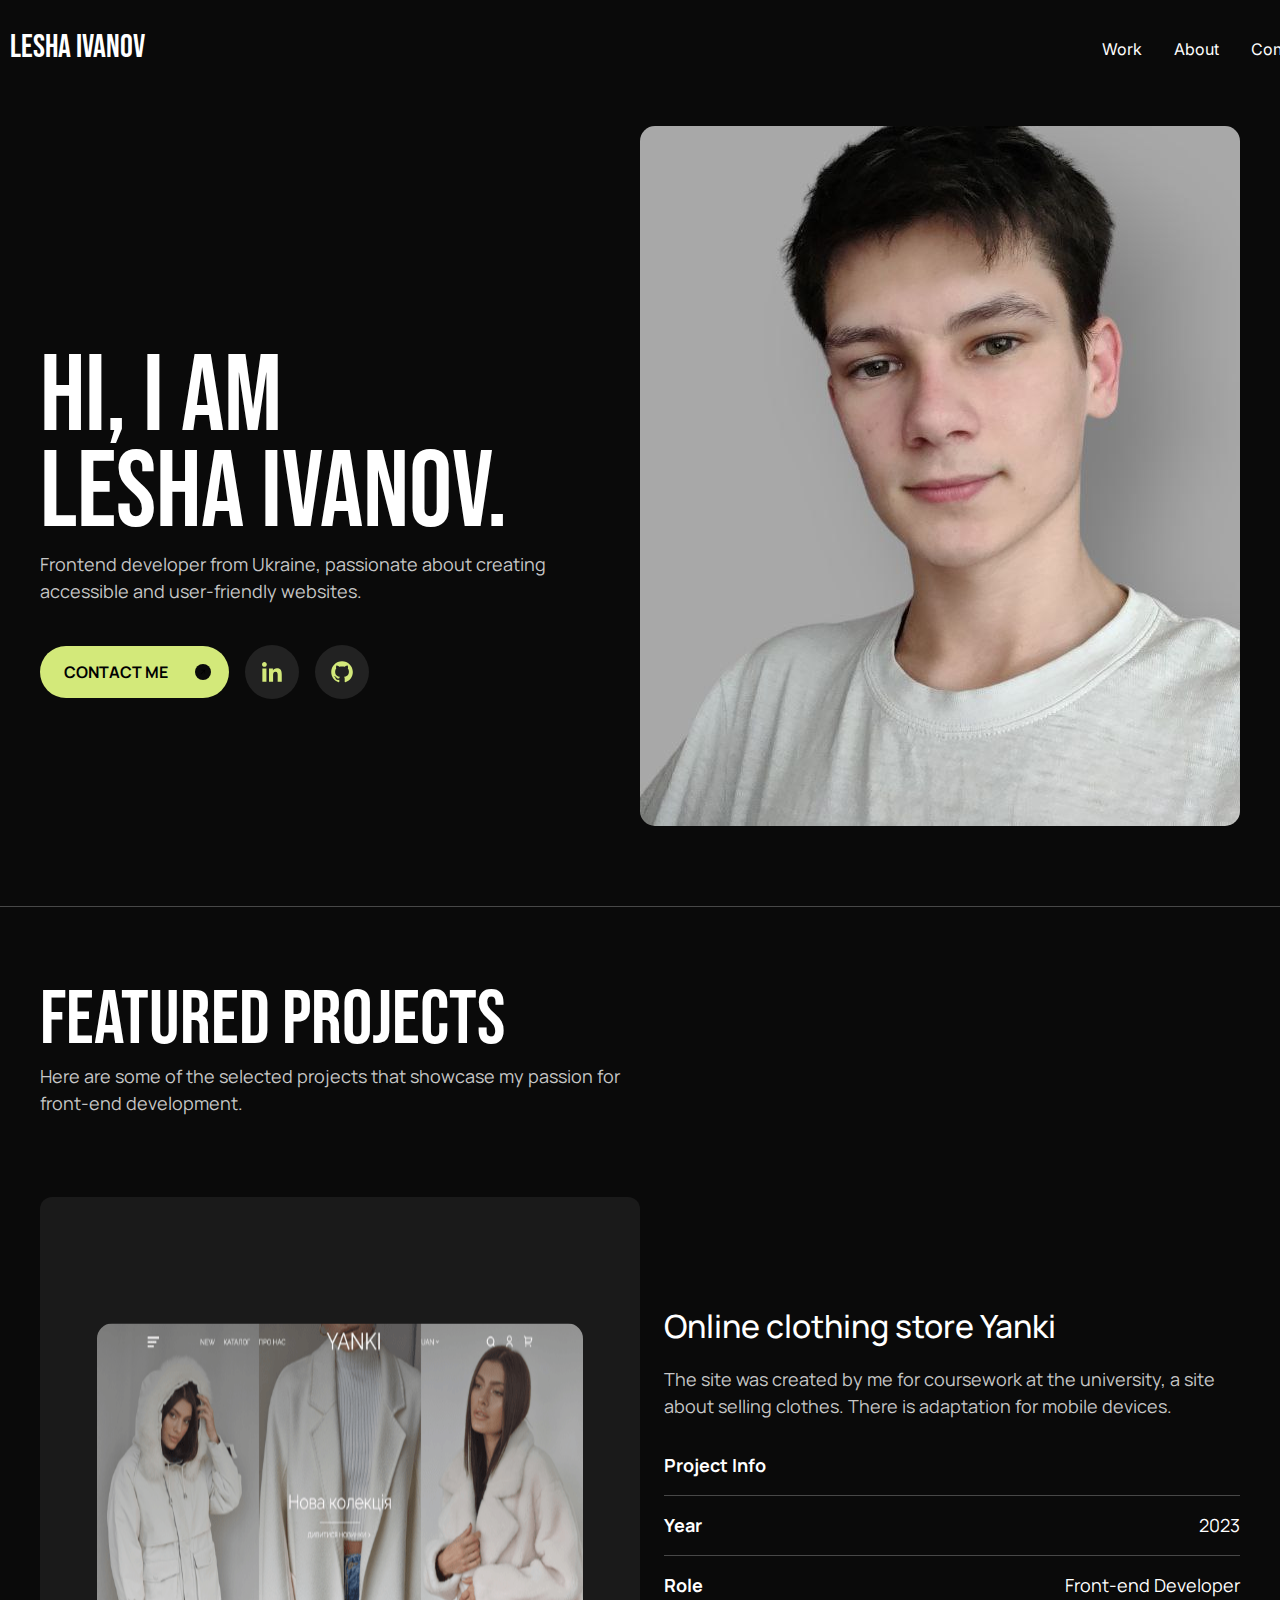
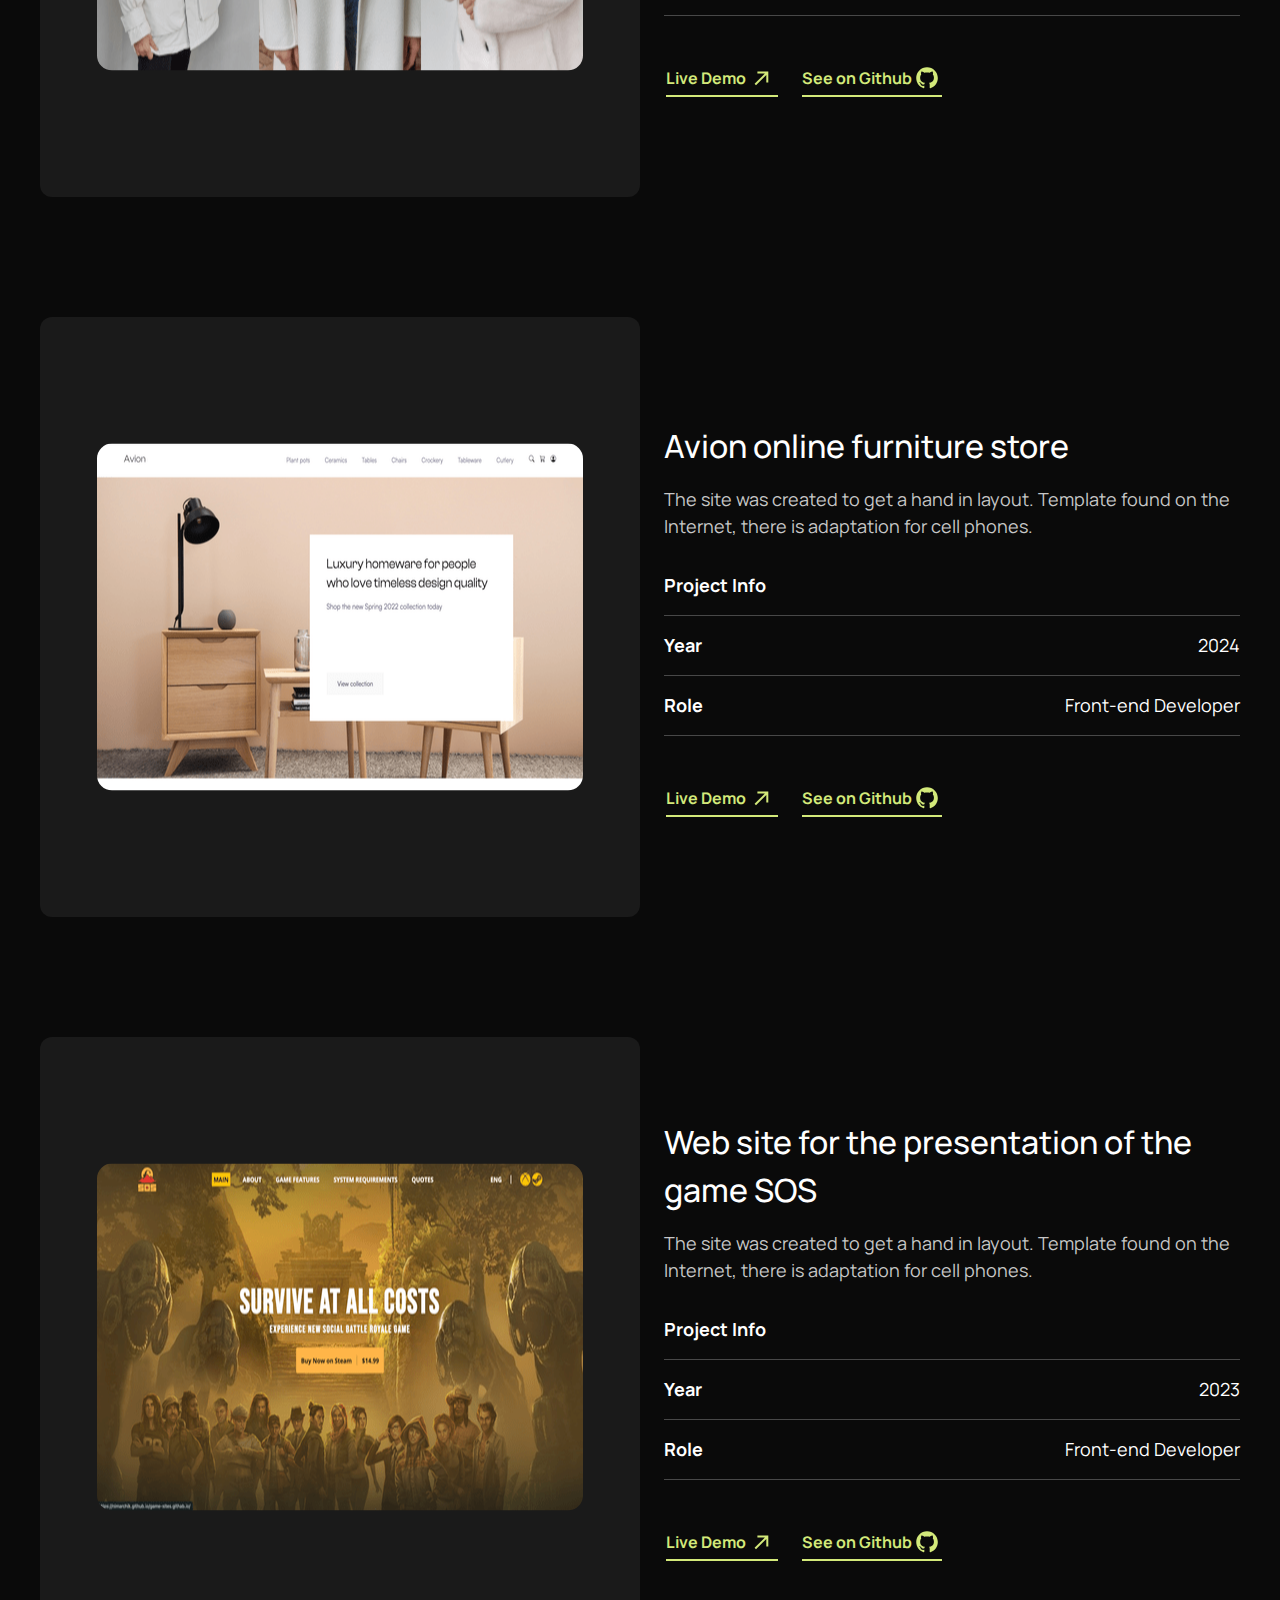
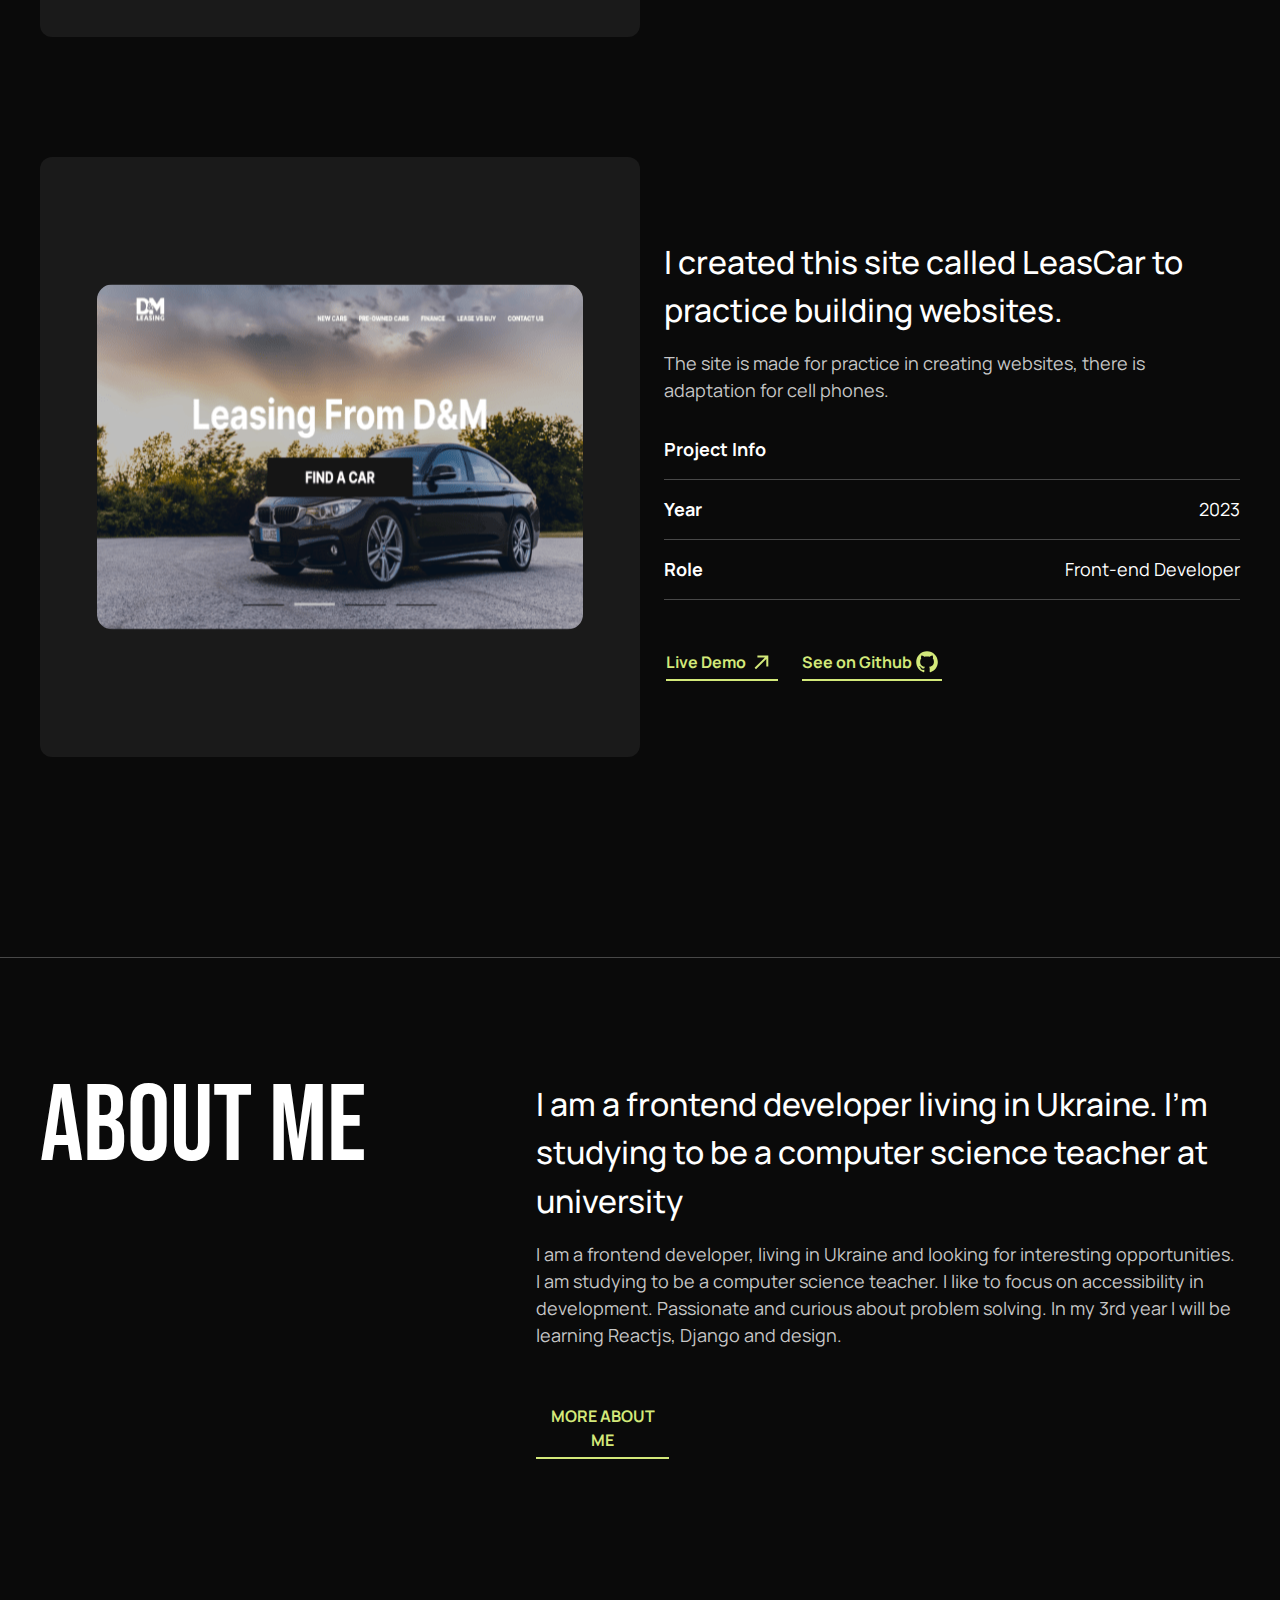
==== index.html @ 97bd92c5 "fixed photo" ====
<!DOCTYPE html>
<html lang="en">
	<head>
		<meta charset="UTF-8" />
		<meta name="viewport" content="width=device-width, initial-scale=1.0" />
		<title>Lesha Ivanov</title>

		<link rel="stylesheet" href="scss/style.css" />

		<script src="js/main.js" defer></script>
	</head>

	<body>
		<div class="wrapper">
			<header class="header">
				<div class="container container__header">
					<nav class="nav">
						<a href="#" class="nav__logo">Lesha Ivanov</a>
						<button class="nav__menu-btn">
							<span class="nav__menu-span"></span>
							<span class="nav__menu-span"></span>
						</button>
						<div class="nav__menu-content">
							<ul class="nav__list">
								<li class="nav__list-item">
									<a href="#work" class="nav__list-link">Work</a>
								</li>
								<li class="nav__list-item">
									<a href="#about" class="nav__list-link">About</a>
								</li>
								<li class="nav__list-item">
									<a href="#" class="nav__list-link">Contact</a>
								</li>
							</ul>
						</div>
					</nav>
				</div>
			</header>

			<main class="main">
				<section class="top">
					<div class="container">
						<div class="top__content">
							<div class="top__content-group">
								<h1 class="top__content-group-title">
									hi, i am <br />Lesha Ivanov.
								</h1>
								<p class="top__content-group-descript">
									Frontend developer from Ukraine, passionate about creating
									accessible and user-friendly websites.
								</p>

								<div class="top__content-group-links">
									<a href="#" class="top__content-group-link"
										>Contact Me
										<svg
											width="40"
											height="40"
											viewBox="0 0 40 40"
											fill="none"
											xmlns="http://www.w3.org/2000/svg"
											class="top__content-group-link-arrow"
										>
											<circle cx="20" cy="20" r="20" fill="#0A0A0A" />
											<g clip-path="url(#clip0_2213_38)">
												<path
													class="fills"
													d="M14.9914 26.0146L23.5863 17.4197L23.5863 23.6576L25.2527 23.6576L25.2527 14.5748L16.1699 14.5748L16.1699 16.2412L22.4077 16.2412L13.8129 24.8361L14.9914 26.0146Z"
													fill="white"
												/>
											</g>
											<defs>
												<clipPath id="clip0_2213_38">
													<rect
														width="20"
														height="20"
														fill="white"
														transform="translate(10 10)"
													/>
												</clipPath>
											</defs>
										</svg>
									</a>

									<a
										href="https://www.linkedin.com/in/lesha-ivanov-021a932b4/"
										class="top__content-group-svg"
									>
										<svg
											width="54"
											height="54"
											viewBox="0 0 54 54"
											fill="none"
											xmlns="http://www.w3.org/2000/svg"
										>
											<rect width="54" height="54" rx="27" fill="#222222" />
											<path
												d="M19.3983 21.7968C20.7073 21.7968 21.7686 20.7356 21.7686 19.4265C21.7686 18.1174 20.7073 17.0562 19.3983 17.0562C18.0892 17.0562 17.0279 18.1174 17.0279 19.4265C17.0279 20.7356 18.0892 21.7968 19.3983 21.7968Z"
												fill="#D3E97A"
											/>
											<path
												d="M24.0068 23.5928V36.7434H28.0898V30.2402C28.0898 28.5242 28.4127 26.8623 30.5403 26.8623C32.6388 26.8623 32.6648 28.8242 32.6648 30.3485V36.7445H36.75V29.5327C36.75 25.9902 35.9873 23.2678 31.8468 23.2678C29.8589 23.2678 28.5264 24.3587 27.9815 25.3912H27.9263V23.5928H24.0068ZM17.3529 23.5928H21.4425V36.7434H17.3529V23.5928Z"
												fill="#D3E97A"
											/>
										</svg>
									</a>
									<a
										href="https://github.com/Nimarchik"
										class="top__content-group-svg"
									>
										<svg
											width="54"
											height="54"
											viewBox="0 0 54 54"
											fill="none"
											xmlns="http://www.w3.org/2000/svg"
										>
											<rect width="54" height="54" rx="27" fill="#222222" />
											<path
												fill-rule="evenodd"
												clip-rule="evenodd"
												d="M27.0282 16.1667C21.0601 16.1667 16.223 21.0038 16.223 26.9719C16.223 31.7451 19.3181 35.7957 23.6124 37.2257C24.153 37.3232 24.348 36.9906 24.348 36.7046C24.348 36.4478 24.3393 35.7675 24.3361 34.8673C21.3298 35.5194 20.695 33.4178 20.695 33.4178C20.2053 32.1698 19.4957 31.8372 19.4957 31.8372C18.5153 31.1666 19.5705 31.1818 19.5705 31.1818C20.656 31.2576 21.2248 32.2954 21.2248 32.2954C22.1889 33.9464 23.7554 33.4698 24.3686 33.1935C24.4672 32.4948 24.7488 32.0181 25.0565 31.7483C22.658 31.4764 20.136 30.5491 20.136 26.4075C20.136 25.2299 20.5574 24.2636 21.2453 23.5096C21.1359 23.2355 20.7622 22.1359 21.3526 20.6496C21.3526 20.6496 22.2593 20.3582 24.3231 21.7557C25.2045 21.5159 26.1137 21.3935 27.0271 21.3917C27.9405 21.3931 28.8498 21.5155 29.7311 21.7557C31.7959 20.3571 32.7016 20.6496 32.7016 20.6496C33.292 22.1359 32.9215 23.2355 32.8088 23.5096C33.5022 24.2636 33.9182 25.2288 33.9182 26.4075C33.9182 30.5599 31.394 31.4721 28.9868 31.7397C29.3714 32.0733 29.7181 32.732 29.7181 33.7395C29.7181 35.1847 29.7051 36.3503 29.7051 36.7046C29.7051 36.9938 29.8979 37.3297 30.4493 37.2235C34.7415 35.7913 37.8333 31.744 37.8333 26.9719C37.8333 21.0038 32.9963 16.1667 27.0282 16.1667Z"
												fill="#D3E97A"
											/>
										</svg>
									</a>
								</div>
							</div>
							<img src="img/myPhoto.jpeg" alt="" class="top__content-img" />
						</div>
					</div>
				</section>

				<section class="project" id="work">
					<div class="container">
						<h2 class="project__title">Featured Projects</h2>
						<p class="project__descript">
							Here are some of the selected projects that showcase my passion
							for front-end development.
						</p>
						<div class="project__carts">
							<!-- <div class="project__card">
								<div class="project__card-block">
									<img src="img/yanki.png" alt="" class="project__card-img" />
								</div>
								<div class="project__card-content">
									<h3 class="project__card-title">
										Promotional landing page for our favorite show
									</h3>
									<p class="project__card-descript">
										Teamed up with a designer to breathe life into a promotional
										webpage for our beloved show, Adventure Time. Delivered a
										fully responsive design with dynamic content capabilities,
										seamlessly integrating a newsletter feature to keep fans
										updated with the latest adventures.
									</p>
									<ul class="project__card-list">
										<li class="project__card-item-title">
											<h4 class="project__card-list-titles">Project Info</h4>
										</li>
										<li class="project__card-item">
											<h4 class="project__card-list-title">Year</h4>
											<p class="project__card-list-text">2023</p>
										</li>
										<li class="project__card-item">
											<h4 class="project__card-list-title">Role</h4>
											<p class="project__card-list-text">Front-end Developer</p>
										</li>
									</ul>
									<div class="project__card-links">
										<a href="" class="project__card-link"
											>Live Demo
											<svg
												class="project__card-link-svg"
												width="24"
												height="24"
												viewBox="0 0 24 24"
												fill="none"
												xmlns="http://www.w3.org/2000/svg"
											>
												<g clip-path="url(#clip0_7_108)">
													<path
														d="M5.9897 19.2176L16.3036 8.90369V16.3891L18.3033 16.3891L18.3033 5.48978L7.40391 5.48978L7.40391 7.48948L14.8893 7.48948L4.57549 17.8033L5.9897 19.2176Z"
														fill="inherit"
													/>
												</g>
												<defs>
													<clipPath id="clip0_7_108">
														<rect width="24" height="24" fill="white" />
													</clipPath>
												</defs>
											</svg>
										</a>
										<a href="" class="project__card-link"
											>See on Github
											<svg
												class="project__card-link-svg"
												width="22"
												height="22"
												viewBox="0 0 22 22"
												fill="none"
												xmlns="http://www.w3.org/2000/svg"
											>
												<path
													fill-rule="evenodd"
													clip-rule="evenodd"
													d="M11.0282 0.166748C5.06011 0.166748 0.223022 5.00383 0.223022 10.9719C0.223022 15.7451 3.31811 19.7957 7.61244 21.2257C8.15302 21.3232 8.34802 20.9906 8.34802 20.7046C8.34802 20.4478 8.33936 19.7675 8.33611 18.8673C5.32986 19.5194 4.69502 17.4178 4.69502 17.4178C4.20536 16.1698 3.49577 15.8372 3.49577 15.8372C2.51536 15.1666 3.57052 15.1818 3.57052 15.1818C4.65602 15.2576 5.22477 16.2954 5.22477 16.2954C6.18894 17.9464 7.75544 17.4698 8.36861 17.1935C8.46719 16.4948 8.74886 16.0181 9.05652 15.7483C6.65802 15.4764 4.13602 14.5491 4.13602 10.4075C4.13602 9.22992 4.55744 8.26358 5.24536 7.50958C5.13594 7.2355 4.76219 6.13592 5.35261 4.64958C5.35261 4.64958 6.25936 4.35817 8.32311 5.75567C9.2045 5.51589 10.1137 5.3935 11.0271 5.39167C11.9406 5.39315 12.8498 5.51554 13.7311 5.75567C15.7959 4.35708 16.7016 4.64958 16.7016 4.64958C17.292 6.13592 16.9215 7.2355 16.8089 7.50958C17.5022 8.26358 17.9182 9.22883 17.9182 10.4075C17.9182 14.5599 15.394 15.4721 12.9869 15.7397C13.3714 16.0733 13.7181 16.732 13.7181 17.7395C13.7181 19.1847 13.7051 20.3503 13.7051 20.7046C13.7051 20.9938 13.8979 21.3297 14.4494 21.2235C18.7415 19.7913 21.8334 15.744 21.8334 10.9719C21.8334 5.00383 16.9963 0.166748 11.0282 0.166748Z"
													fill="inherit"
												/>
											</svg>
										</a>
									</div>
								</div>
							</div> -->
						</div>
					</div>
				</section>

				<section class="about" id="about">
					<div class="container">
						<div class="about__group">
							<h3 class="about__title">About me</h3>
							<div class="abou__content">
								<h4 class="about__content-title">
									I am a frontend developer living in Ukraine. I'm studying to
									be a computer science teacher at university
								</h4>
								<p class="about__content-descript">
									I am a frontend developer, living in Ukraine and looking for
									interesting opportunities. I am studying to be a computer
									science teacher. I like to focus on accessibility in
									development. Passionate and curious about problem solving. In
									my 3rd year I will be learning Reactjs, Django and design.
								</p>

								<a
									href="html/about.html"
									class="about__content-link project__card-link"
									>More about me</a
								>
							</div>
						</div>
					</div>
				</section>
			</main>

			<footer class="footer"></footer>
		</div>
	</body>
</html>
---- scss/style.css ----
@import url("https://fonts.googleapis.com/css2?family=Bebas+Neue&family=Inter:wght@100..900&family=Manrope:wght@200..800&family=Roboto:wght@100;300;400;500;700;900&display=swap");
/*! normalize.css v8.0.1 | MIT License | github.com/necolas/normalize.css */
/* Document
   ========================================================================== */
/**
 * 1. Correct the line height in all browsers.
 * 2. Prevent adjustments of font size after orientation changes in iOS.
 */
* {
  margin: 0;
  padding: 0;
}

html {
  line-height: 1.15; /* 1 */
  -webkit-text-size-adjust: 100%; /* 2 */
}

/* Sections
   ========================================================================== */
/**
 * Remove the margin in all browsers.
 */
body {
  margin: 0;
  padding: 0;
}

/**
 * Render the `main` element consistently in IE.
 */
main {
  display: block;
}

/**
 * Correct the font size and margin on `h1` elements within `section` and
 * `article` contexts in Chrome, Firefox, and Safari.
 */
h1 {
  margin: 0;
  padding: 0;
}

/* Grouping content
   ========================================================================== */
/**
 * 1. Add the correct box sizing in Firefox.
 * 2. Show the overflow in Edge and IE.
 */
hr {
  box-sizing: content-box; /* 1 */
  height: 0; /* 1 */
  overflow: visible; /* 2 */
}

/**
 * 1. Correct the inheritance and scaling of font size in all browsers.
 * 2. Correct the odd `em` font sizing in all browsers.
 */
pre {
  font-family: monospace, monospace; /* 1 */
  font-size: 1em; /* 2 */
}

/* Text-level semantics
   ========================================================================== */
/**
 * Remove the gray background on active links in IE 10.
 */
a {
  text-decoration: none;
  background-color: transparent;
  color: inherit;
}

ul, ol {
  list-style: none;
}

/**
 * 1. Remove the bottom border in Chrome 57-
 * 2. Add the correct text decoration in Chrome, Edge, IE, Opera, and Safari.
 */
abbr[title] {
  border-bottom: none; /* 1 */
  text-decoration: underline; /* 2 */
  -webkit-text-decoration: underline dotted;
          text-decoration: underline dotted; /* 2 */
}

/**
 * Add the correct font weight in Chrome, Edge, and Safari.
 */
b,
strong {
  font-weight: bolder;
}

/**
 * 1. Correct the inheritance and scaling of font size in all browsers.
 * 2. Correct the odd `em` font sizing in all browsers.
 */
code,
kbd,
samp {
  font-family: monospace, monospace; /* 1 */
  font-size: 1em; /* 2 */
}

/**
 * Add the correct font size in all browsers.
 */
small {
  font-size: 80%;
}

/**
 * Prevent `sub` and `sup` elements from affecting the line height in
 * all browsers.
 */
sub,
sup {
  font-size: 75%;
  line-height: 0;
  position: relative;
  vertical-align: baseline;
}

sub {
  bottom: -0.25em;
}

sup {
  top: -0.5em;
}

/* Embedded content
   ========================================================================== */
/**
 * Remove the border on images inside links in IE 10.
 */
img {
  border-style: none;
}

/* Forms
   ========================================================================== */
/**
 * 1. Change the font styles in all browsers.
 * 2. Remove the margin in Firefox and Safari.
 */
button,
input,
optgroup,
select,
textarea {
  font-family: inherit; /* 1 */
  font-size: 100%; /* 1 */
  line-height: 1.15; /* 1 */
  margin: 0; /* 2 */
}

/**
 * Show the overflow in IE.
 * 1. Show the overflow in Edge.
 */
button,
input { /* 1 */
  overflow: visible;
}

/**
 * Remove the inheritance of text transform in Edge, Firefox, and IE.
 * 1. Remove the inheritance of text transform in Firefox.
 */
button,
select { /* 1 */
  text-transform: none;
}

/**
 * Correct the inability to style clickable types in iOS and Safari.
 */
button,
[type=button],
[type=reset],
[type=submit] {
  -webkit-appearance: button;
}

/**
 * Remove the inner border and padding in Firefox.
 */
button::-moz-focus-inner,
[type=button]::-moz-focus-inner,
[type=reset]::-moz-focus-inner,
[type=submit]::-moz-focus-inner {
  border-style: none;
  padding: 0;
}

/**
 * Restore the focus styles unset by the previous rule.
 */
button:-moz-focusring,
[type=button]:-moz-focusring,
[type=reset]:-moz-focusring,
[type=submit]:-moz-focusring {
  outline: 1px dotted ButtonText;
}

/**
 * Correct the padding in Firefox.
 */
fieldset {
  padding: 0.35em 0.75em 0.625em;
}

/**
 * 1. Correct the text wrapping in Edge and IE.
 * 2. Correct the color inheritance from `fieldset` elements in IE.
 * 3. Remove the padding so developers are not caught out when they zero out
 *    `fieldset` elements in all browsers.
 */
legend {
  box-sizing: border-box; /* 1 */
  color: inherit; /* 2 */
  display: table; /* 1 */
  max-width: 100%; /* 1 */
  padding: 0; /* 3 */
  white-space: normal; /* 1 */
}

/**
 * Add the correct vertical alignment in Chrome, Firefox, and Opera.
 */
progress {
  vertical-align: baseline;
}

/**
 * Remove the default vertical scrollbar in IE 10+.
 */
textarea {
  overflow: auto;
}

/**
 * 1. Add the correct box sizing in IE 10.
 * 2. Remove the padding in IE 10.
 */
[type=checkbox],
[type=radio] {
  box-sizing: border-box; /* 1 */
  padding: 0; /* 2 */
}

/**
 * Correct the cursor style of increment and decrement buttons in Chrome.
 */
[type=number]::-webkit-inner-spin-button,
[type=number]::-webkit-outer-spin-button {
  height: auto;
}

/**
 * 1. Correct the odd appearance in Chrome and Safari.
 * 2. Correct the outline style in Safari.
 */
[type=search] {
  -webkit-appearance: textfield; /* 1 */
  outline-offset: -2px; /* 2 */
}

/**
 * Remove the inner padding in Chrome and Safari on macOS.
 */
[type=search]::-webkit-search-decoration {
  -webkit-appearance: none;
}

/**
 * 1. Correct the inability to style clickable types in iOS and Safari.
 * 2. Change font properties to `inherit` in Safari.
 */
::-webkit-file-upload-button {
  -webkit-appearance: button; /* 1 */
  font: inherit; /* 2 */
}

/* Interactive
   ========================================================================== */
/*
 * Add the correct display in Edge, IE 10+, and Firefox.
 */
details {
  display: block;
}

/*
 * Add the correct display in all browsers.
 */
summary {
  display: list-item;
}

/* Misc
   ========================================================================== */
/**
 * Add the correct display in IE 10+.
 */
template {
  display: none;
}

[hidden] {
  display: none;
}

html,
body {
  width: 100%;
  height: 100%;
  font-family: "Manrope", sans-serif;
  font-weight: 400;
  font-size: 18px;
  line-height: 1.5;
  background-color: #0A0A0A;
  color: #fff;
  scroll-behavior: smooth;
}

.wrapper {
  position: relative;
  display: flex;
  flex-direction: column;
  height: 100%;
}

.container {
  width: 1200px;
  padding: 0 12px;
  margin: 0 auto;
}

.container__header {
  width: 1300px;
  padding: 0 10px;
  margin: 0 auto;
}

.main {
  flex-grow: 1;
}

.footer {
  height: 50px;
  background-color: #000;
}

.header {
  padding: 24px 0;
}

.nav {
  display: flex;
  justify-content: space-between;
  align-items: center;
}

.nav__logo {
  font-family: "Bebas Neue", sans-serif;
  font-size: 32px;
}

.nav__list {
  display: flex;
  gap: 32px;
}

.nav__list-link {
  position: relative;
  font-family: "Inter", sans-serif;
  font-size: 16px;
}
.nav__list-link::before {
  content: "";
  position: absolute;
  right: 0;
  bottom: -3px;
  width: 0;
  height: 3px;
  background: #D3E97A;
  filter: drop-shadow(0 5px 5px #D3E97A);
  border-radius: 2px;
  transition: all 0.4s;
}
.nav__list-link:hover::before {
  width: 100%;
  left: 0;
  transition: all 0.4s;
}

.top {
  padding: 30px 0 80px;
  border-bottom: 1px solid #484848;
}

.top__content {
  display: flex;
  justify-content: space-between;
  align-items: center;
}

.top__content-group {
  width: 544px;
}

.top__content-group-title {
  font-family: "Bebas Neue", sans-serif;
  font-weight: 400;
  font-size: clamp(3.5625rem, 1.6633rem + 6.0773vw, 6.3125rem);
  line-height: 0.9;
  white-space: pre-line;
  margin-bottom: 8px;
}

.top__content-group-descript {
  font-family: "Manrope", sans-serif;
  font-weight: 400;
  font-size: clamp(1rem, 0.9132rem + 0.2778vw, 1rem);
  color: #C7C7C7;
  margin-bottom: 40px;
}

.top__content-group-links {
  display: flex;
  align-items: center;
  gap: 16px;
}

.top__content-group-link {
  display: flex;
  justify-content: space-between;
  align-items: center;
  width: 159px;
  padding: 6px 6px 6px 24px;
  background: #D3E97A;
  border-radius: 100px;
  color: #000;
  text-transform: uppercase;
  font-size: 16px;
  font-weight: 700;
  line-height: 90%;
  transition: all 0.4s;
}
.top__content-group-link:hover .top__content-group-link-arrow {
  transform: scale(1);
  transition: all 0.4s;
}
.top__content-group-link:hover .fills {
  fill: #fff;
  transition: all 0.4s;
}

.top__content-group-svg {
  display: flex;
  align-items: center;
  transition: all 0.3s;
}
.top__content-group-svg:hover {
  filter: drop-shadow(0 0 9px #D3E97A);
  transition: all 0.3s;
}

.top__content-group-link-arrow {
  transform: scale(0.4);
  transition: all 0.4s;
}

.fills {
  fill: #000;
  transition: all 0.4s;
}

.top__content-img {
  border-radius: 15px;
}

.project {
  padding: 80px 0;
  border-bottom: 1px solid #484848;
}

.project__title {
  font-family: "Bebas Neue", sans-serif;
  font-weight: 400;
  font-size: clamp(3.5625rem, 1.6633rem + 6.0773vw, 6.3125rem);
  line-height: 0.9;
  font-size: 76px;
  margin-bottom: 8px;
}

.project__descript {
  font-family: "Manrope", sans-serif;
  font-weight: 400;
  font-size: clamp(1rem, 0.9132rem + 0.2778vw, 1rem);
  color: #C7C7C7;
  width: 600px;
  margin-bottom: 80px;
}

.project__card {
  display: flex;
  justify-content: space-between;
  align-items: center;
  margin-bottom: 120px;
}

.project__card-block {
  position: relative;
  width: 600px;
  height: 600px;
  background: #1A1A1A;
  border-radius: 12px;
}

.project__card-img {
  position: absolute;
  top: 50%;
  left: 50%;
  transform: translate(-50%, -50%);
  border-radius: 15px;
}

.project__card-content {
  width: 576px;
}

.project__card-title {
  font-family: "Manrope", sans-serif;
  font-weight: 500;
  font-size: clamp(1.5rem, 1.1528rem + 1.1111vw, 1.78rem);
  margin-bottom: 16px;
}

.project__card-descript {
  font-family: "Manrope", sans-serif;
  font-weight: 400;
  font-size: clamp(1rem, 0.9132rem + 0.2778vw, 1rem);
  color: #C7C7C7;
  margin-bottom: 32px;
}

.project__card-list {
  margin-bottom: 48px;
}

.project__card-item-title {
  border-bottom: 1px solid #484848;
  padding-bottom: 16px;
}

.project__card-links {
  display: flex;
  gap: 24px;
}

.project__card-item {
  display: flex;
  justify-content: space-between;
  padding: 16px 0;
  border-bottom: 1px solid #484848;
}

.project__card-link {
  position: relative;
  display: flex;
  align-items: center;
  gap: 4px;
  padding: 2px;
  text-align: center;
  font-family: "Manrope", sans-serif;
  font-weight: 700;
  font-size: 16px;
  color: #D3E97A;
  z-index: 1;
  transition: all 0.4s ease-out;
}
.project__card-link::after {
  position: absolute;
  bottom: 0;
  content: "";
  width: 100%;
  height: 0%;
  background-color: #D3E97A;
  z-index: -1;
  transition: all 0.4s ease-out;
}
.project__card-link::before {
  position: absolute;
  content: "";
  bottom: -5px;
  width: 100%;
  height: 2px;
  background: #D3E97A;
}
.project__card-link:hover {
  color: #000;
  transition: all 0.4s ease-out;
}
.project__card-link:hover .project__card-link-svg {
  fill: #000;
  transition: all 0.4s ease-in-out;
}
.project__card-link:hover::after {
  height: 100%;
  transition: all 0.4s ease-out;
}

.project__card-link-svg {
  fill: #D3E97A;
  transition: all 0.5s ease-in;
}

.about__title,
.aboutMe__title {
  font-family: "Bebas Neue", sans-serif;
  font-weight: 400;
  font-size: clamp(3.5625rem, 1.6633rem + 6.0773vw, 6.3125rem);
  line-height: 0.9;
}

.about {
  padding: 122px 0 416px;
  border-bottom: 1px solid #484848;
}

.about__group, .aboutMe__inner, .expirience__inner {
  display: flex;
  justify-content: space-between;
}

.abou__content, .aboutMe__content {
  width: 704px;
}

.about__content-title, .aboutMe__content-title {
  font-family: "Manrope", sans-serif;
  font-weight: 500;
  font-size: clamp(1.5rem, 1.1528rem + 1.1111vw, 1.78rem);
  margin-bottom: 16px;
}

.about__content-descript, .aboutMe__content-text {
  font-family: "Manrope", sans-serif;
  font-weight: 400;
  font-size: clamp(1rem, 0.9132rem + 0.2778vw, 1rem);
  color: #C7C7C7;
  margin-bottom: 53px;
}

.about__content-link {
  justify-content: center;
  width: 129px;
  text-align: center;
  font-size: 16px;
  font-weight: 700;
  text-transform: uppercase;
}

.nav__menu-btn {
  display: none;
}

@media screen and (max-width: 360px) {
  .container {
    width: 90%;
  }
  .nav__menu-btn {
    cursor: pointer;
    display: flex;
    flex-direction: column;
    justify-content: space-evenly;
    gap: 12px;
    width: 44px;
    position: relative;
    background-color: transparent;
    border: none;
    z-index: 3;
  }
  .nav__menu-btn--active {
    transition: all 0.4s;
  }
  .nav__menu-btn--active .nav__menu-span {
    width: 35px;
    transform: rotate(180deg);
    transition: all 0.4s;
  }
  .nav__menu-btn--active .nav__menu-span:nth-child(1) {
    transform: rotate(56deg) translateX(9px);
    transition: all 0.4s;
  }
  .nav__menu-btn--active .nav__menu-span:nth-child(2) {
    transform: rotate(302deg) translateX(8px);
    transition: all 0.4s;
  }
  .nav__menu-span {
    display: block;
    width: 100%;
    background: #C7C7C7;
    height: 2px;
    transition: all 0.4s;
  }
  .nav__menu-content {
    position: absolute;
    top: 0;
    left: 0;
    right: 0;
    bottom: 0;
    transform: translateY(-100%);
    display: flex;
    justify-content: center;
    align-items: center;
    height: 100vh;
    background: #0A0A0A;
    transition: all 0.4s;
  }
  .nav__menu-content--show {
    transform: translateY(0);
    transition: all 0.4s;
  }
  .nav__list {
    flex-direction: column;
  }
  .top {
    padding: 0 0 64px;
  }
  .top__content {
    flex-direction: column;
  }
  .top__content-group {
    width: 100%;
    margin-bottom: 64px;
  }
  .top__content-img {
    width: 100%;
  }
  .project__descript {
    width: 100%;
  }
  .project__card {
    flex-direction: column;
    width: 100%;
  }
  .project__card-block {
    height: 343px;
    width: 100%;
    margin-bottom: 40px;
  }
  .project__card-img {
    width: 80%;
    height: 179px;
  }
  .project__card-content {
    width: 100%;
  }
  .about__group {
    flex-direction: column;
  }
  .about__title {
    margin-bottom: 40px;
  }
  .abou__content {
    width: 100%;
  }
}
.aboutMe {
  padding: 160px 0 80px;
  border-bottom: 1px solid #484848;
}

.aboutMe__content-link {
  width: 215px;
}

.aboutMe__content-links {
  margin-bottom: 120px;
}

.photo__img {
  border-radius: 15px;
  margin-bottom: 40px;
}

.aboutMe__capabilities {
  display: flex;
  justify-content: space-between;
}

.aboutMe__capabilities-title {
  font-size: 76px;
}

.aboutMe__capabilities-content,
.expirience__content {
  width: 600px;
}

.aboutMe__capabilities-text {
  font-family: "Manrope", sans-serif;
  font-weight: 400;
  font-size: clamp(1rem, 0.9132rem + 0.2778vw, 1rem);
  color: #C7C7C7;
  margin-bottom: 32px;
}

.aboutMe__capabilities-list {
  display: flex;
  flex-wrap: wrap;
  justify-content: center;
  gap: 16px;
}

.aboutMe__capabilities-item {
  padding: 20px 40px;
  border: 1px solid #484848;
  border: 2px solid #484848;
  border-radius: 100px;
  transition: all 0.2s;
}
.aboutMe__capabilities-item:hover:nth-child(1) {
  border-color: orange;
  filter: drop-shadow(0 0 5px orange);
  transition: all 0.2s;
}
.aboutMe__capabilities-item:hover:nth-child(2) {
  border-color: blue;
  filter: drop-shadow(0 0 5px blue);
  transition: all 0.2s;
}
.aboutMe__capabilities-item:hover:nth-child(3) {
  border-color: orangered;
  filter: drop-shadow(0 0 5px orangered);
  transition: all 0.2s;
}
.aboutMe__capabilities-item:hover:nth-child(4) {
  border-color: deeppink;
  filter: drop-shadow(0 0 5px deeppink);
  transition: all 0.2s;
}
.aboutMe__capabilities-item:hover:nth-child(5) {
  border-color: red orange violet blue;
  filter: drop-shadow(0 0 5px #fff);
  transition: all 0.2s;
}

.expirience {
  padding: 81px 0 72px;
  border-bottom: 1px solid #484848;
}

.expirience__content-text {
  font-family: "Manrope", sans-serif;
  font-weight: 400;
  font-size: clamp(1rem, 0.9132rem + 0.2778vw, 1rem);
  color: #C7C7C7;
}

.expirience__content-date {
  display: flex;
  justify-content: space-between;
  align-items: center;
  margin-bottom: 16px;
}

.expirience__content-title {
  font-size: 24px;
  font-weight: 500;
}

.expirience__content-text {
  font-size: 18px;
}

.expirience__content-des {
  font-family: "Manrope", sans-serif;
  font-weight: 400;
  font-size: clamp(1rem, 0.9132rem + 0.2778vw, 1rem);
  color: #C7C7C7;
  font-size: 18px;
}/*# sourceMappingURL=style.css.map */
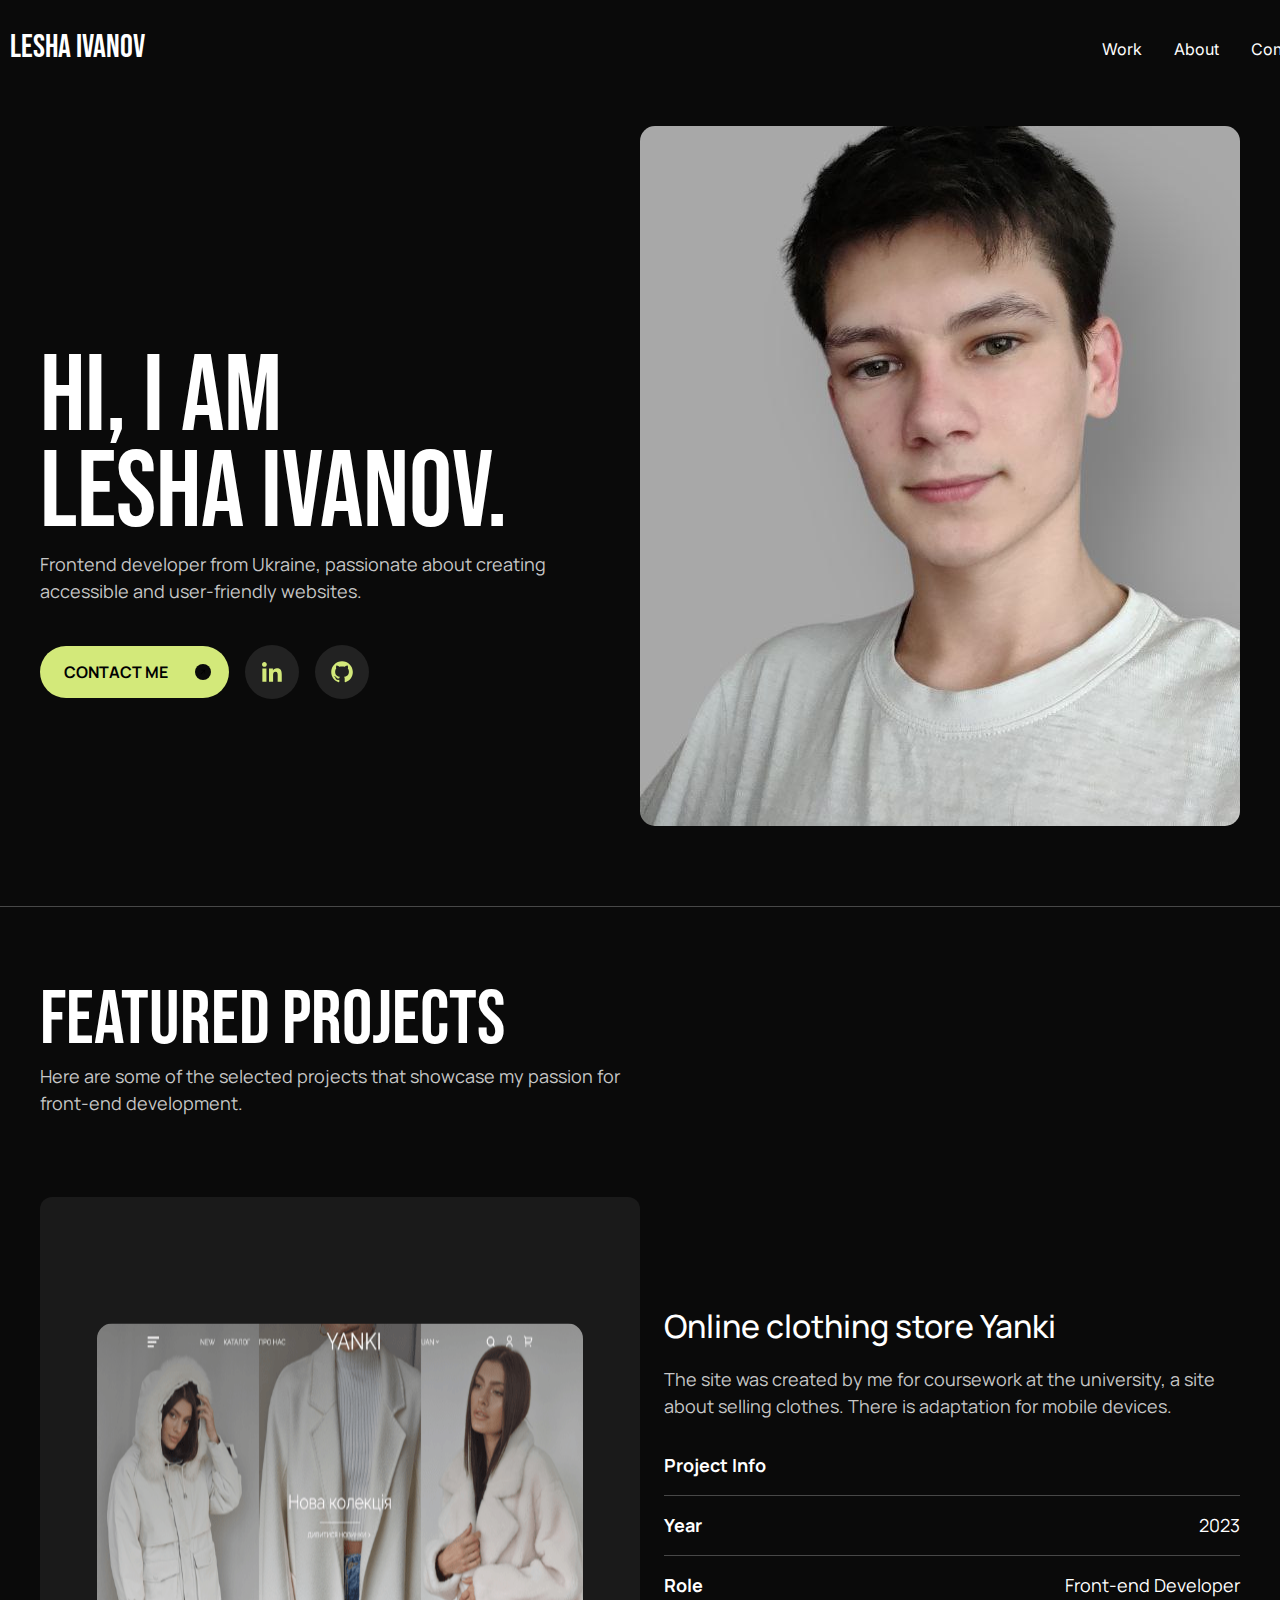
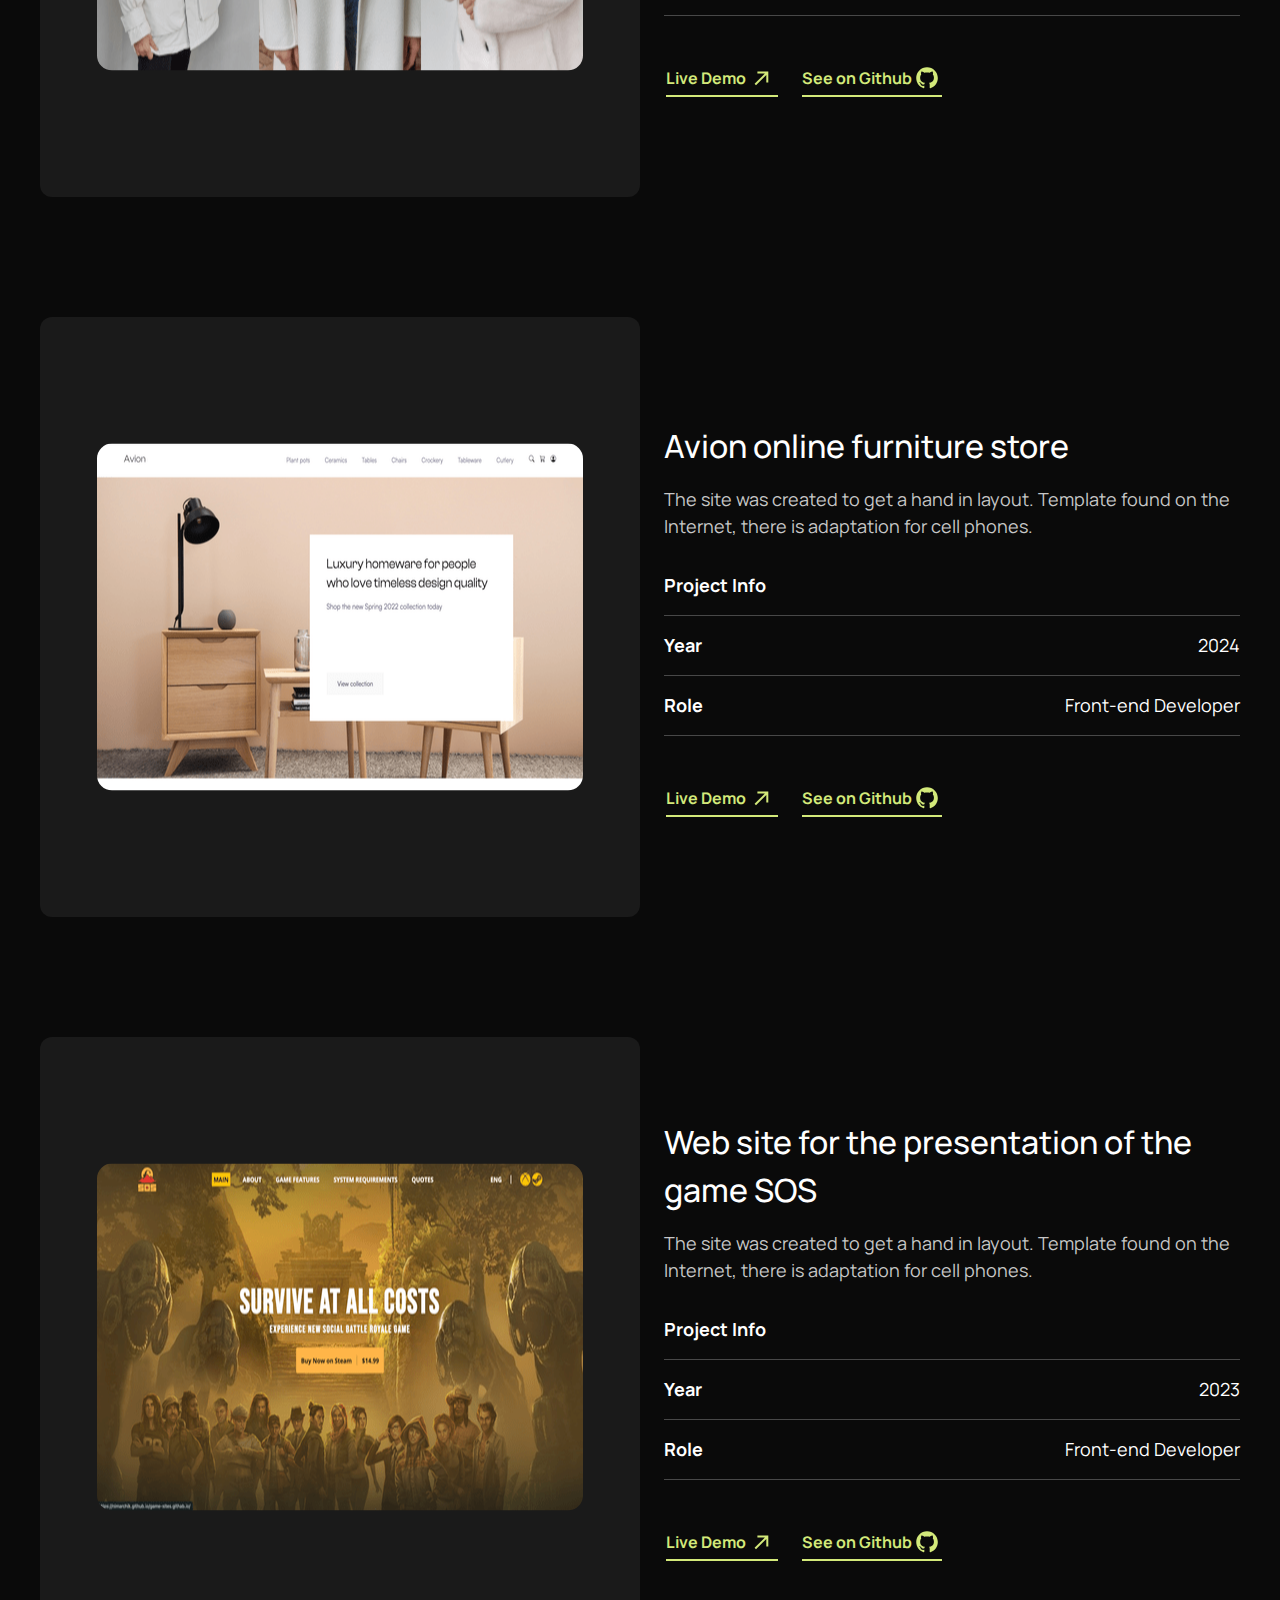
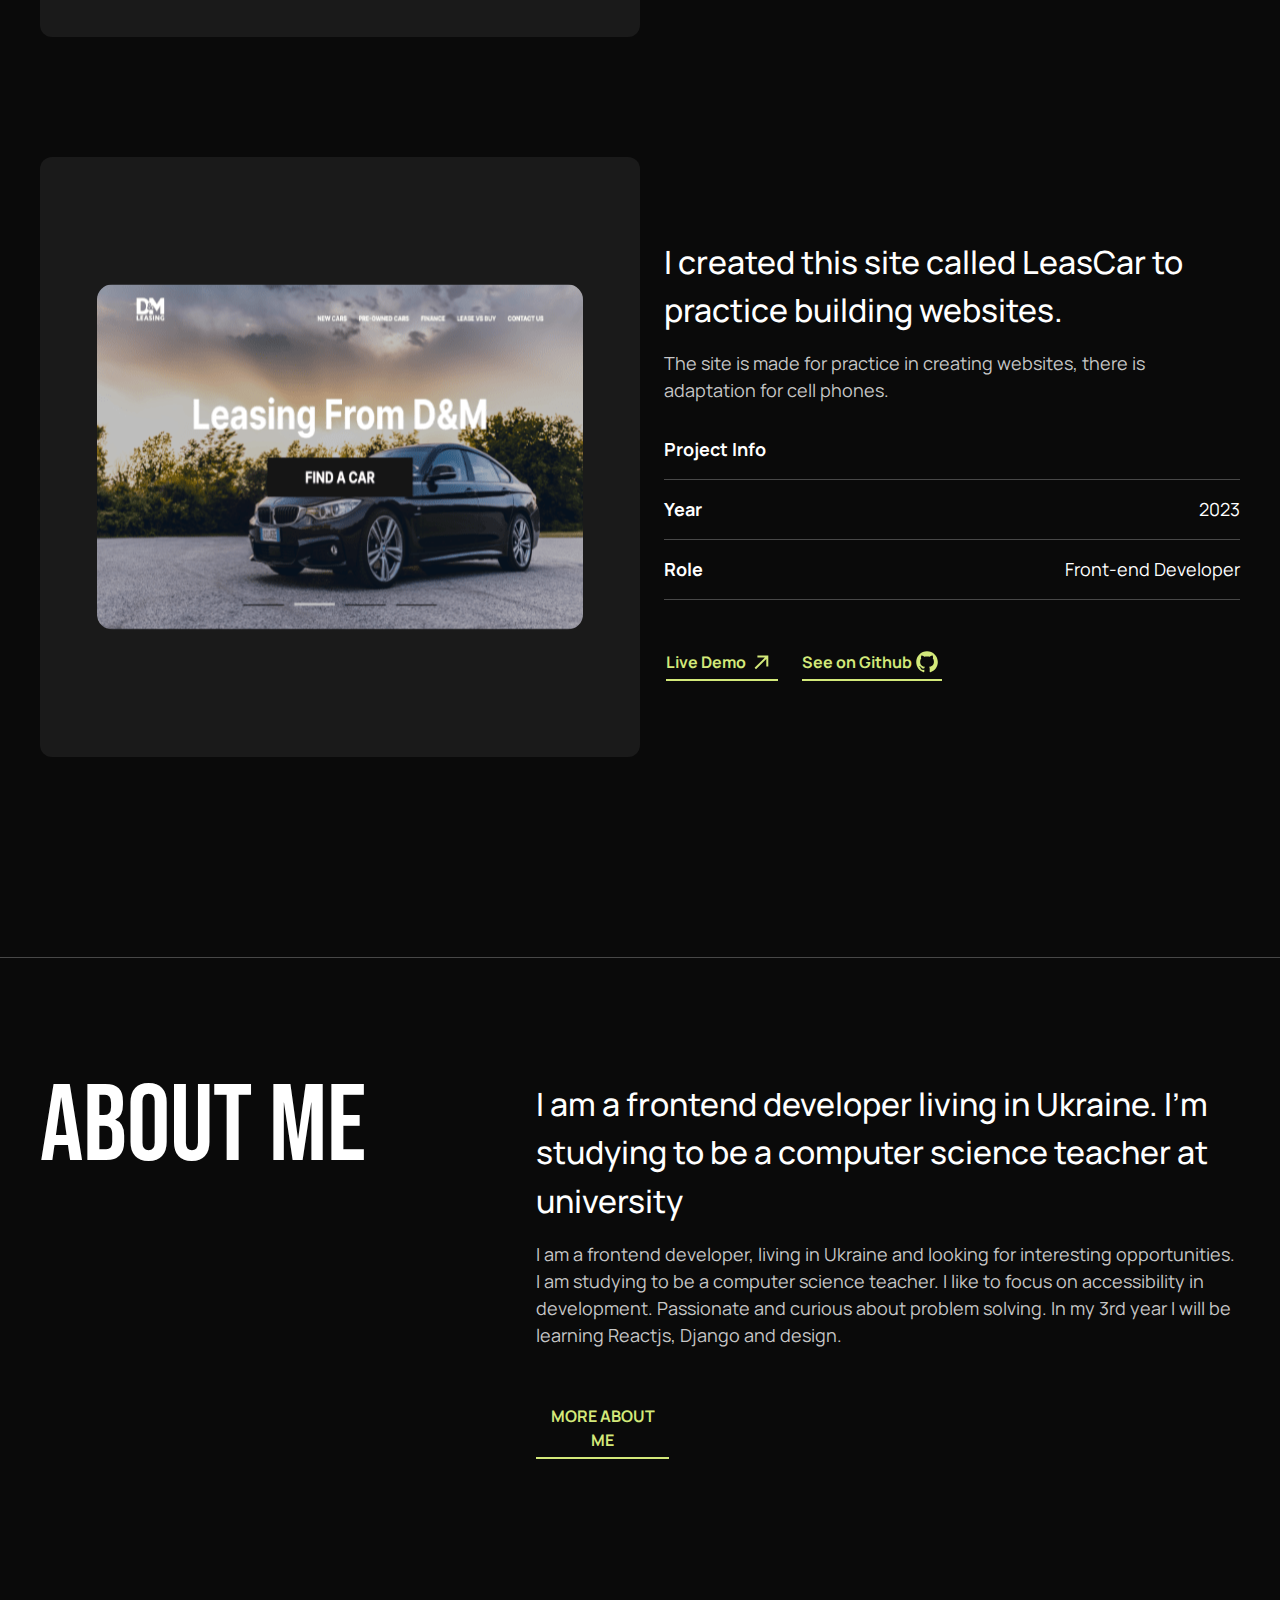
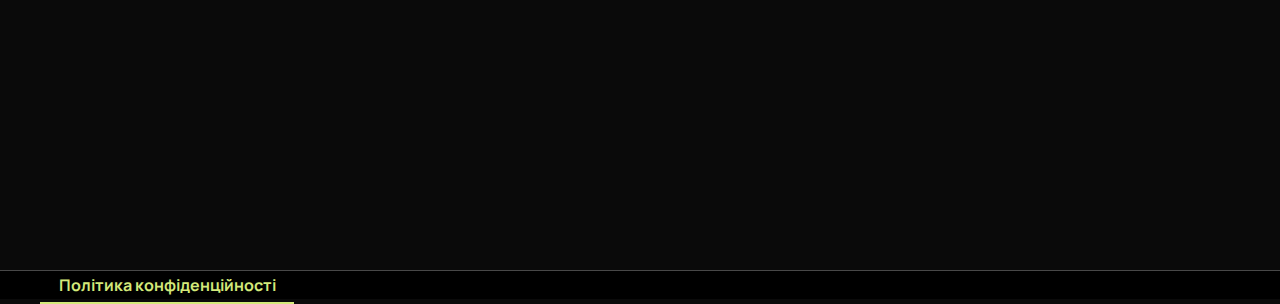
==== commit 1e088b7c: "fix style" ====
--- a/index.html
+++ b/index.html
@@ -51,7 +51,9 @@
 								</p>
 
 								<div class="top__content-group-links">
-									<a href="#" class="top__content-group-link"
+									<a
+										href="https://pay.fondy.eu/s/p24Uh4"
+										class="top__content-group-link"
 										>Contact Me
 										<svg
 											width="40"
@@ -244,7 +246,13 @@
 				</section>
 			</main>
 
-			<footer class="footer"></footer>
+			<footer class="footer">
+				<div class="container">
+					<a href="html/politic.html" class="politics"
+						>Політика конфіденційності</a
+					>
+				</div>
+			</footer>
 		</div>
 	</body>
 </html>
--- a/scss/style.css
+++ b/scss/style.css
@@ -574,7 +574,8 @@
   border-bottom: 1px solid #484848;
 }
 
-.project__card-link {
+.project__card-link,
+.politics {
   position: relative;
   display: flex;
   align-items: center;
@@ -588,7 +589,8 @@
   z-index: 1;
   transition: all 0.4s ease-out;
 }
-.project__card-link::after {
+.project__card-link::after,
+.politics::after {
   position: absolute;
   bottom: 0;
   content: "";
@@ -598,7 +600,8 @@
   z-index: -1;
   transition: all 0.4s ease-out;
 }
-.project__card-link::before {
+.project__card-link::before,
+.politics::before {
   position: absolute;
   content: "";
   bottom: -5px;
@@ -606,15 +609,18 @@
   height: 2px;
   background: #D3E97A;
 }
-.project__card-link:hover {
+.project__card-link:hover,
+.politics:hover {
   color: #000;
   transition: all 0.4s ease-out;
 }
-.project__card-link:hover .project__card-link-svg {
+.project__card-link:hover .project__card-link-svg,
+.politics:hover .project__card-link-svg {
   fill: #000;
   transition: all 0.4s ease-in-out;
 }
-.project__card-link:hover::after {
+.project__card-link:hover::after,
+.politics:hover::after {
   height: 100%;
   transition: all 0.4s ease-out;
 }
@@ -637,23 +643,28 @@
   border-bottom: 1px solid #484848;
 }
 
-.about__group, .aboutMe__inner, .expirience__inner {
+.about__group,
+.aboutMe__inner,
+.expirience__inner {
   display: flex;
   justify-content: space-between;
 }
 
-.abou__content, .aboutMe__content {
+.abou__content,
+.aboutMe__content {
   width: 704px;
 }
 
-.about__content-title, .aboutMe__content-title {
+.about__content-title,
+.aboutMe__content-title {
   font-family: "Manrope", sans-serif;
   font-weight: 500;
   font-size: clamp(1.5rem, 1.1528rem + 1.1111vw, 1.78rem);
   margin-bottom: 16px;
 }
 
-.about__content-descript, .aboutMe__content-text {
+.about__content-descript,
+.aboutMe__content-text {
   font-family: "Manrope", sans-serif;
   font-weight: 400;
   font-size: clamp(1rem, 0.9132rem + 0.2778vw, 1rem);
@@ -776,6 +787,13 @@
     width: 100%;
   }
 }
+.politics {
+  display: flex;
+  justify-content: center;
+  width: 250px;
+  font-size: 16px;
+}
+
 .aboutMe {
   padding: 160px 0 80px;
   border-bottom: 1px solid #484848;
@@ -890,4 +908,29 @@
   font-size: clamp(1rem, 0.9132rem + 0.2778vw, 1rem);
   color: #C7C7C7;
   font-size: 18px;
+}
+
+.politic_top {
+  margin-bottom: 50px;
+}
+
+.name-title {
+  font-family: "Roboto", sans-serif;
+}
+
+.title-yak,
+.title_use-inst,
+.title_public-info,
+.title-yak-politics {
+  font-size: 25px;
+  margin-bottom: 20px;
+  font-family: "Roboto", sans-serif;
+}
+
+.title-yak-politics {
+  font-size: 30px;
+}
+
+.text {
+  margin-bottom: 20px;
 }/*# sourceMappingURL=style.css.map */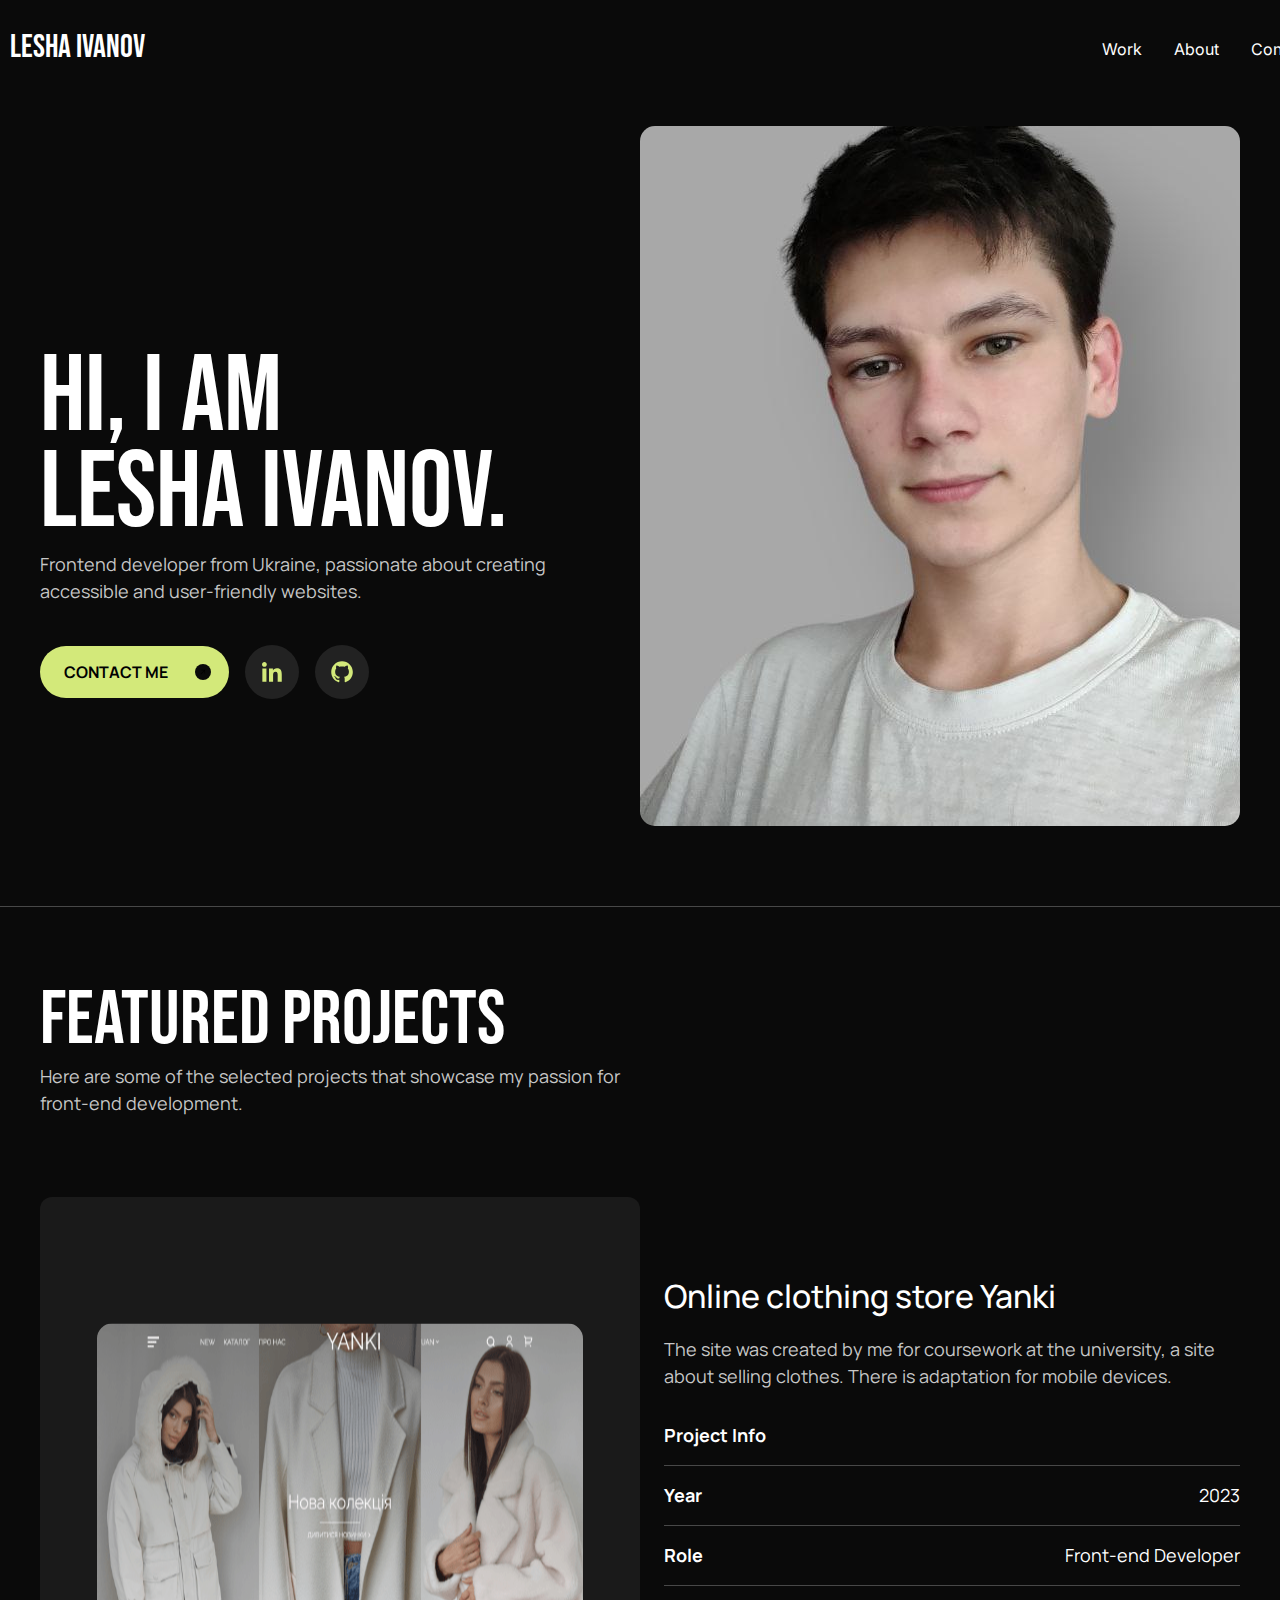
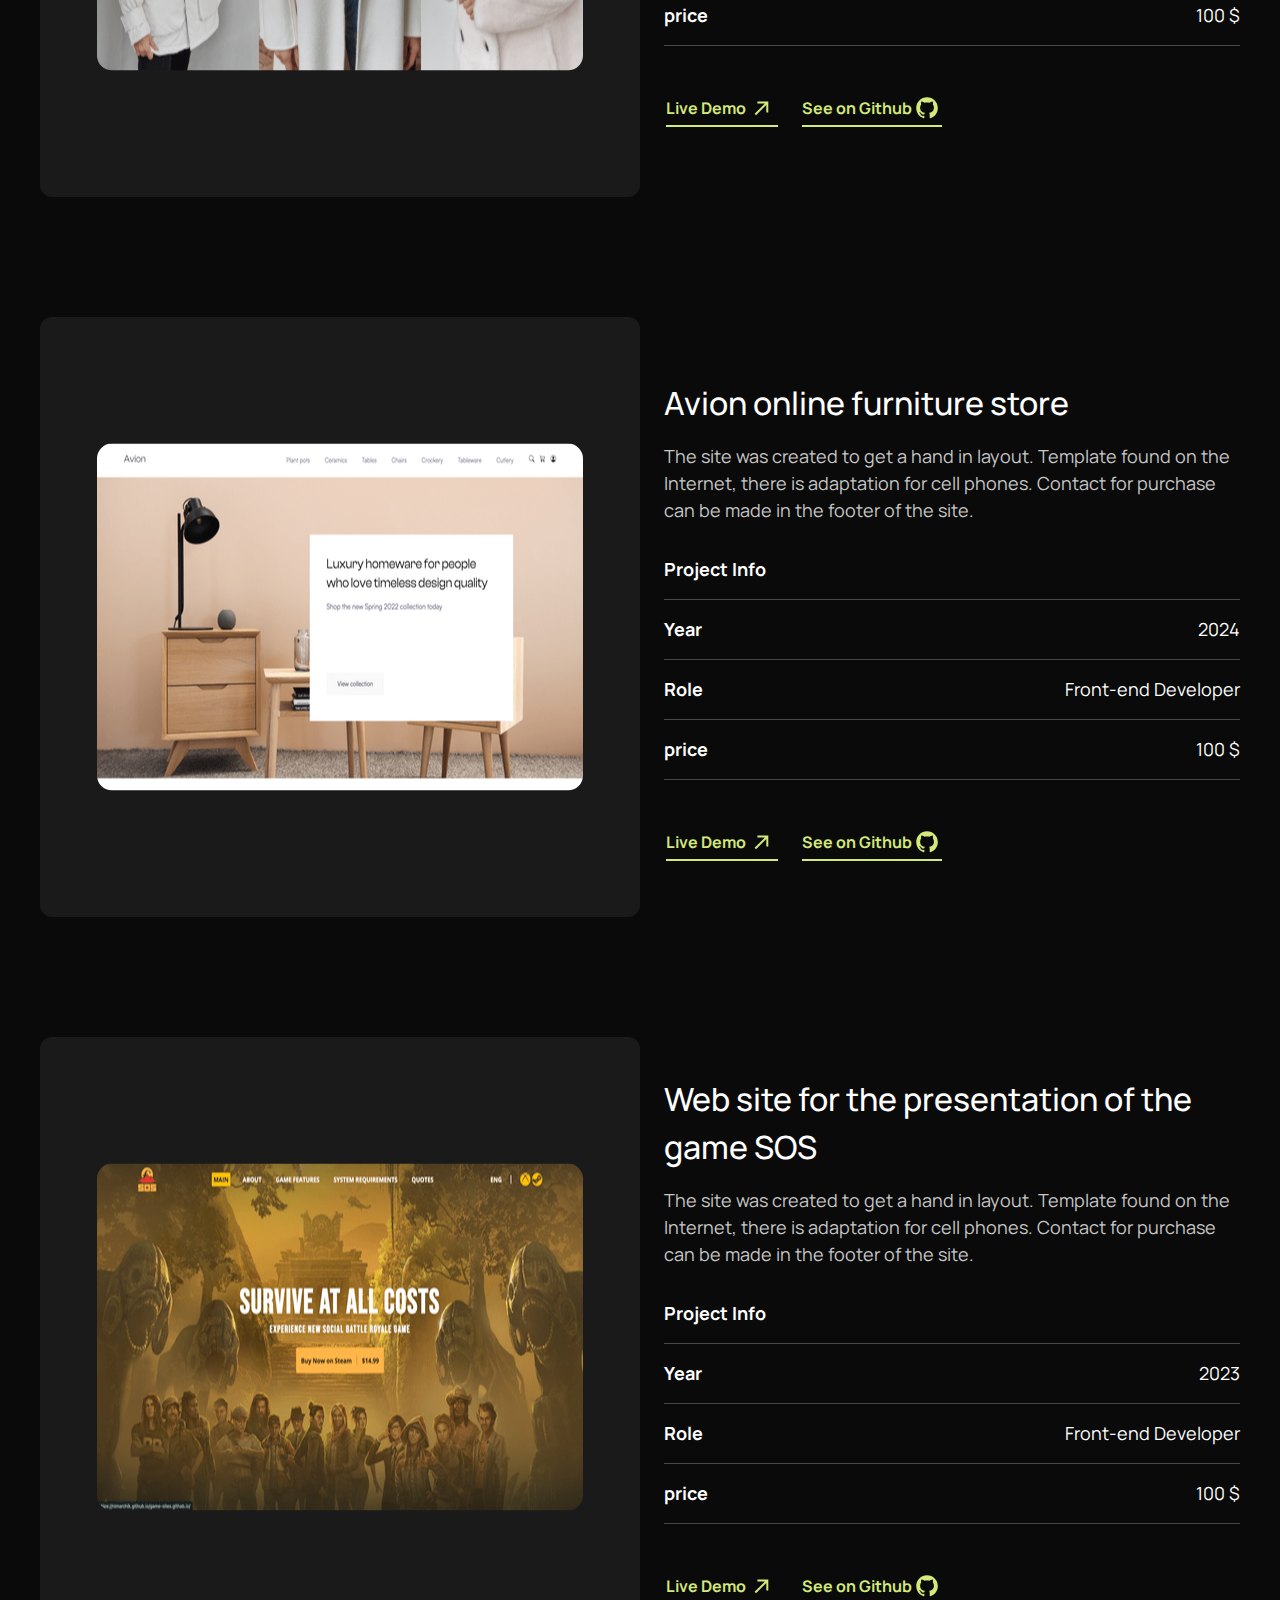
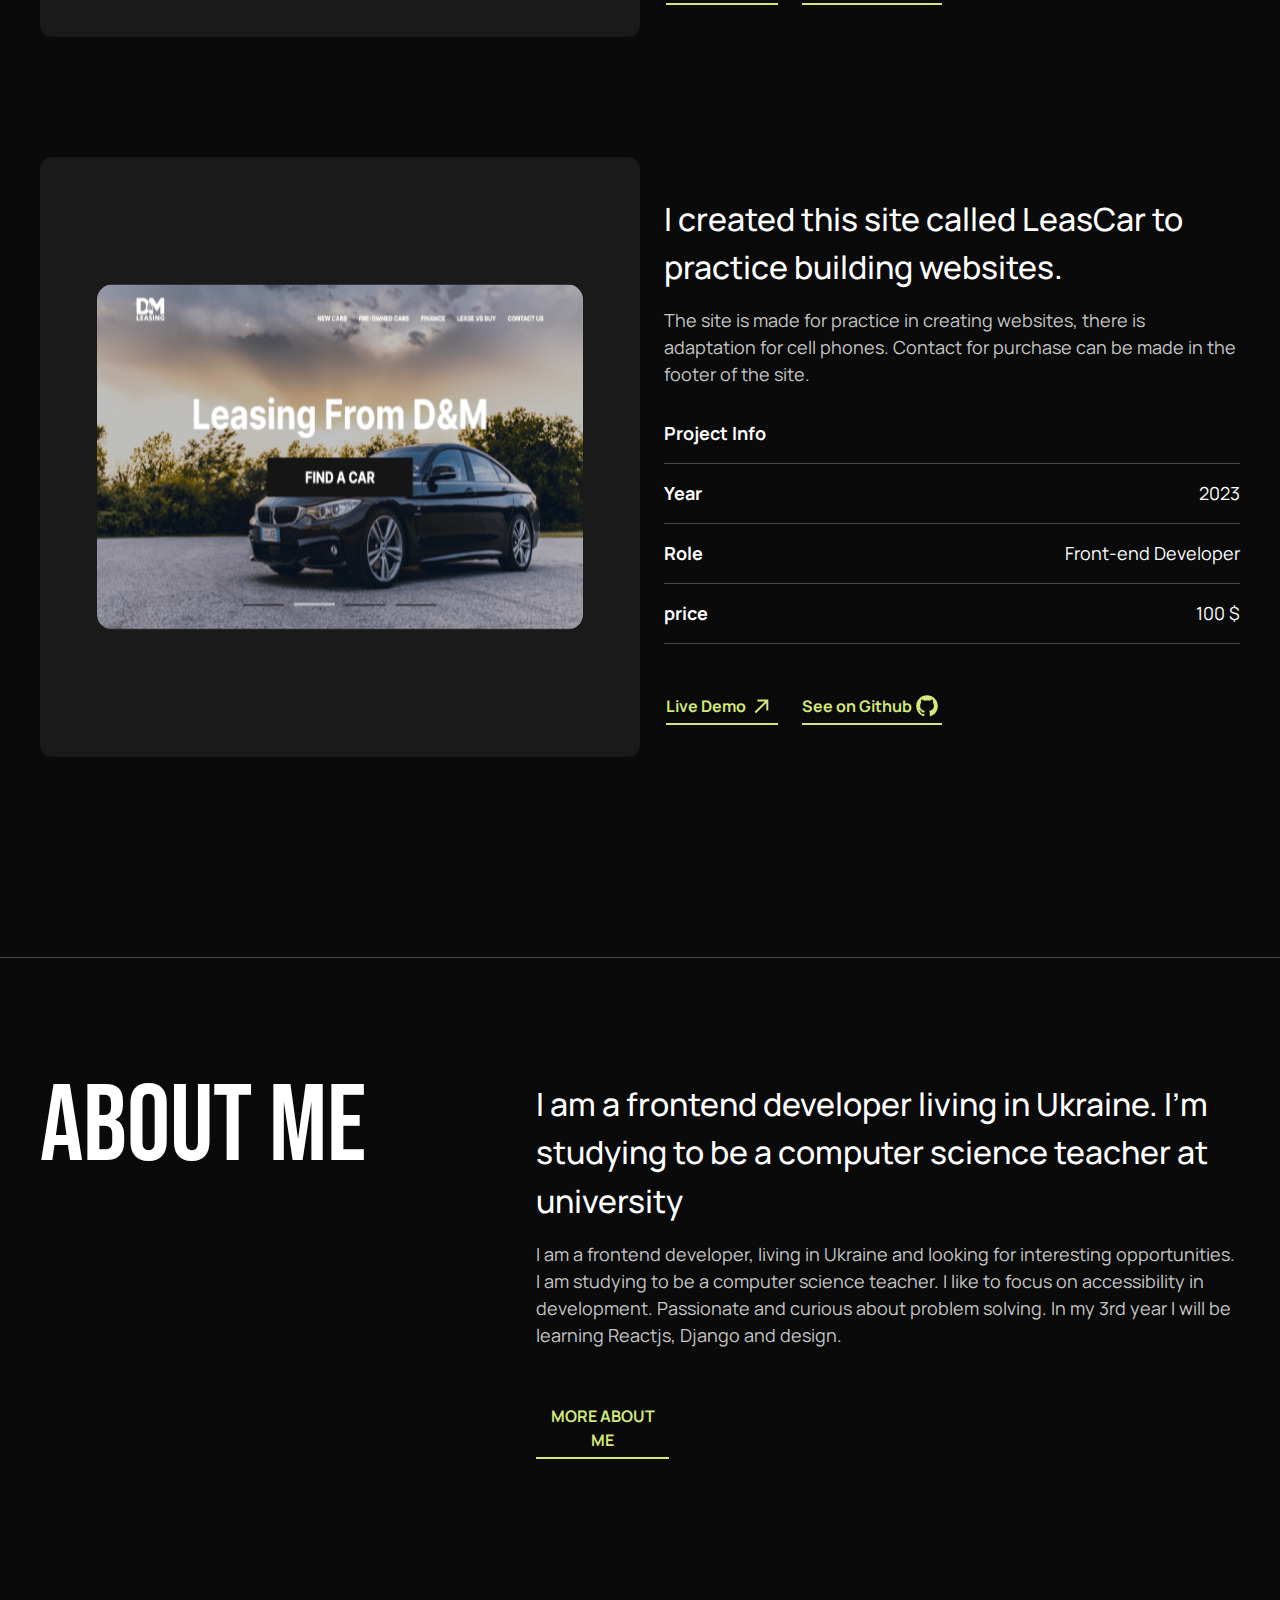
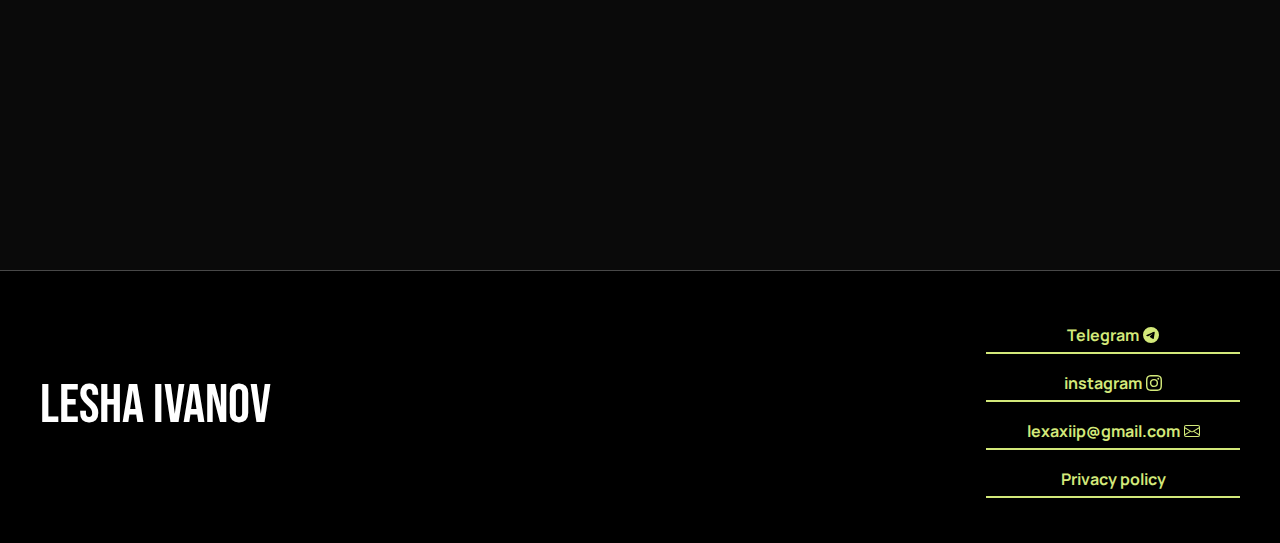
==== commit bb0758aa: "add html all" ====
--- a/index.html
+++ b/index.html
@@ -8,10 +8,17 @@
 		<link rel="stylesheet" href="scss/style.css" />
 
 		<script src="js/main.js" defer></script>
+		<script src="js/scroll.js" defer></script>
+
 	</head>
 
 	<body>
 		<div class="wrapper">
+			<a href="#top" class="top__btn top_hide">
+				<svg class="svg__btn-up svg__btn-up-hide" xmlns="http://www.w3.org/2000/svg" width="16" height="16" fill="currentColor" class="bi bi-arrow-up" viewBox="0 0 16 16">
+  <path class="arrow" fill-rule="evenodd" d="M8 15a.5.5 0 0 0 .5-.5V2.707l3.146 3.147a.5.5 0 0 0 .708-.708l-4-4a.5.5 0 0 0-.708 0l-4 4a.5.5 0 1 0 .708.708L7.5 2.707V14.5a.5.5 0 0 0 .5.5"/>
+</svg>
+			</a>
 			<header class="header">
 				<div class="container container__header">
 					<nav class="nav">
@@ -51,9 +58,7 @@
 								</p>
 
 								<div class="top__content-group-links">
-									<a
-										href="https://pay.fondy.eu/s/p24Uh4"
-										class="top__content-group-link"
+									<a href="https://t.me/Nimarchik" class="top__content-group-link"
 										>Contact Me
 										<svg
 											width="40"
@@ -246,11 +251,78 @@
 				</section>
 			</main>
 
-			<footer class="footer">
+			<footer class="footer" id="footer">
 				<div class="container">
-					<a href="html/politic.html" class="politics"
-						>Політика конфіденційності</a
-					>
+					<div class="footer__content">
+						<a href="index.html" class="footer_logo nav__logo">
+							lesha ivanov
+						</a>
+
+						<ul class="footer__content-list">
+							<li class="footer__content-item">
+								<a
+									href="https://t.me/Nimarchik"
+									class="footer__content-link politics"
+									>Telegram
+									<svg
+										xmlns="http://www.w3.org/2000/svg"
+										width="16"
+										height="16"
+										fill="currentColor"
+										class="bi bi-telegram"
+										viewBox="0 0 16 16"
+									>
+										<path
+											d="M16 8A8 8 0 1 1 0 8a8 8 0 0 1 16 0M8.287 5.906q-1.168.486-4.666 2.01-.567.225-.595.442c-.03.243.275.339.69.47l.175.055c.408.133.958.288 1.243.294q.39.01.868-.32 3.269-2.206 3.374-2.23c.05-.012.12-.026.166.016s.042.12.037.141c-.03.129-1.227 1.241-1.846 1.817-.193.18-.33.307-.358.336a8 8 0 0 1-.188.186c-.38.366-.664.64.015 1.088.327.216.589.393.85.571.284.194.568.387.936.629q.14.092.27.187c.331.236.63.448.997.414.214-.02.435-.22.547-.82.265-1.417.786-4.486.906-5.751a1.4 1.4 0 0 0-.013-.315.34.34 0 0 0-.114-.217.53.53 0 0 0-.31-.093c-.3.005-.763.166-2.984 1.09"
+										/>
+									</svg>
+								</a>
+							</li>
+							<li class="footer__content-item">
+								<a
+									href="https://www.instagram.com/nimarchhik/?next=%2F"
+									class="footer__content-link politics"
+								>
+									instagram
+									<svg
+										xmlns="http://www.w3.org/2000/svg"
+										width="16"
+										height="16"
+										fill="currentColor"
+										class="bi bi-instagram"
+										viewBox="0 0 16 16"
+									>
+										<path
+											d="M8 0C5.829 0 5.556.01 4.703.048 3.85.088 3.269.222 2.76.42a3.9 3.9 0 0 0-1.417.923A3.9 3.9 0 0 0 .42 2.76C.222 3.268.087 3.85.048 4.7.01 5.555 0 5.827 0 8.001c0 2.172.01 2.444.048 3.297.04.852.174 1.433.372 1.942.205.526.478.972.923 1.417.444.445.89.719 1.416.923.51.198 1.09.333 1.942.372C5.555 15.99 5.827 16 8 16s2.444-.01 3.298-.048c.851-.04 1.434-.174 1.943-.372a3.9 3.9 0 0 0 1.416-.923c.445-.445.718-.891.923-1.417.197-.509.332-1.09.372-1.942C15.99 10.445 16 10.173 16 8s-.01-2.445-.048-3.299c-.04-.851-.175-1.433-.372-1.941a3.9 3.9 0 0 0-.923-1.417A3.9 3.9 0 0 0 13.24.42c-.51-.198-1.092-.333-1.943-.372C10.443.01 10.172 0 7.998 0zm-.717 1.442h.718c2.136 0 2.389.007 3.232.046.78.035 1.204.166 1.486.275.373.145.64.319.92.599s.453.546.598.92c.11.281.24.705.275 1.485.039.843.047 1.096.047 3.231s-.008 2.389-.047 3.232c-.035.78-.166 1.203-.275 1.485a2.5 2.5 0 0 1-.599.919c-.28.28-.546.453-.92.598-.28.11-.704.24-1.485.276-.843.038-1.096.047-3.232.047s-2.39-.009-3.233-.047c-.78-.036-1.203-.166-1.485-.276a2.5 2.5 0 0 1-.92-.598 2.5 2.5 0 0 1-.6-.92c-.109-.281-.24-.705-.275-1.485-.038-.843-.046-1.096-.046-3.233s.008-2.388.046-3.231c.036-.78.166-1.204.276-1.486.145-.373.319-.64.599-.92s.546-.453.92-.598c.282-.11.705-.24 1.485-.276.738-.034 1.024-.044 2.515-.045zm4.988 1.328a.96.96 0 1 0 0 1.92.96.96 0 0 0 0-1.92m-4.27 1.122a4.109 4.109 0 1 0 0 8.217 4.109 4.109 0 0 0 0-8.217m0 1.441a2.667 2.667 0 1 1 0 5.334 2.667 2.667 0 0 1 0-5.334"
+										/>
+									</svg>
+								</a>
+							</li>
+							<li class="footer__content-item">
+								<a
+									href="https://lexaxiip@gmail.com"
+									class="footer__content-link politics"
+								>
+									lexaxiip@gmail.com
+									<svg
+										xmlns="http://www.w3.org/2000/svg"
+										width="16"
+										height="16"
+										fill="currentColor"
+										class="bi bi-envelope"
+										viewBox="0 0 16 16"
+									>
+										<path
+											d="M0 4a2 2 0 0 1 2-2h12a2 2 0 0 1 2 2v8a2 2 0 0 1-2 2H2a2 2 0 0 1-2-2zm2-1a1 1 0 0 0-1 1v.217l7 4.2 7-4.2V4a1 1 0 0 0-1-1zm13 2.383-4.708 2.825L15 11.105zm-.034 6.876-5.64-3.471L8 9.583l-1.326-.795-5.64 3.47A1 1 0 0 0 2 13h12a1 1 0 0 0 .966-.741M1 11.105l4.708-2.897L1 5.383z"
+										/>
+									</svg>
+								</a>
+							</li>
+							<li class="footer__content-item">
+								<a href="html/politic.html" class="politics">Privacy policy</a>
+							</li>
+						</ul>
+					</div>
 				</div>
 			</footer>
 		</div>
--- a/scss/style.css
+++ b/scss/style.css
@@ -355,8 +355,9 @@
 }
 
 .footer {
-  height: 50px;
+  height: 200px;
   background-color: #000;
+  padding: 50px 0;
 }
 
 .header {
@@ -794,6 +795,53 @@
   font-size: 16px;
 }
 
+.footer_logo {
+  font-size: 55px;
+}
+
+.footer__content {
+  display: flex;
+  justify-content: space-between;
+  align-items: center;
+}
+
+.footer__content-list {
+  display: flex;
+  flex-direction: column;
+  gap: 20px;
+}
+
+.top__btn {
+  position: fixed;
+  display: flex;
+  justify-content: center;
+  align-items: center;
+  bottom: 50px;
+  right: 70px;
+  width: 70px;
+  height: 70px;
+  border-radius: 50%;
+  background-color: #1A1A1A;
+  transition: all 0.4s;
+}
+
+.svg__btn-up {
+  width: 30px;
+  height: 30px;
+  transition: all 0.4s;
+  fill: #D3E97A;
+  filter: drop-shadow(0 0 10px #D3E97A);
+  transition: all 0.5s;
+}
+
+.top_hide,
+.svg__btn-up-hide {
+  display: flex;
+  width: 0;
+  height: 0;
+  transition: all 0.5s;
+}
+
 .aboutMe {
   padding: 160px 0 80px;
   border-bottom: 1px solid #484848;
@@ -908,6 +956,37 @@
   font-size: clamp(1rem, 0.9132rem + 0.2778vw, 1rem);
   color: #C7C7C7;
   font-size: 18px;
+}
+
+.top__btn {
+  position: fixed;
+  display: flex;
+  justify-content: center;
+  align-items: center;
+  bottom: 50px;
+  right: 70px;
+  width: 70px;
+  height: 70px;
+  border-radius: 50%;
+  background-color: #1A1A1A;
+  transition: all 0.4s;
+}
+
+.svg__btn-up {
+  width: 30px;
+  height: 30px;
+  transition: all 0.4s;
+  fill: #D3E97A;
+  filter: drop-shadow(0 0 10px #D3E97A);
+  transition: all 0.5s;
+}
+
+.top_hide,
+.svg__btn-up-hide {
+  display: flex;
+  width: 0;
+  height: 0;
+  transition: all 0.5s;
 }
 
 .politic_top {
@@ -933,4 +1012,35 @@
 
 .text {
   margin-bottom: 20px;
+}
+
+.top__btn {
+  position: fixed;
+  display: flex;
+  justify-content: center;
+  align-items: center;
+  bottom: 50px;
+  right: 70px;
+  width: 70px;
+  height: 70px;
+  border-radius: 50%;
+  background-color: #1A1A1A;
+  transition: all 0.4s;
+}
+
+.svg__btn-up {
+  width: 30px;
+  height: 30px;
+  transition: all 0.4s;
+  fill: #D3E97A;
+  filter: drop-shadow(0 0 10px #D3E97A);
+  transition: all 0.5s;
+}
+
+.top_hide,
+.svg__btn-up-hide {
+  display: flex;
+  width: 0;
+  height: 0;
+  transition: all 0.5s;
 }/*# sourceMappingURL=style.css.map */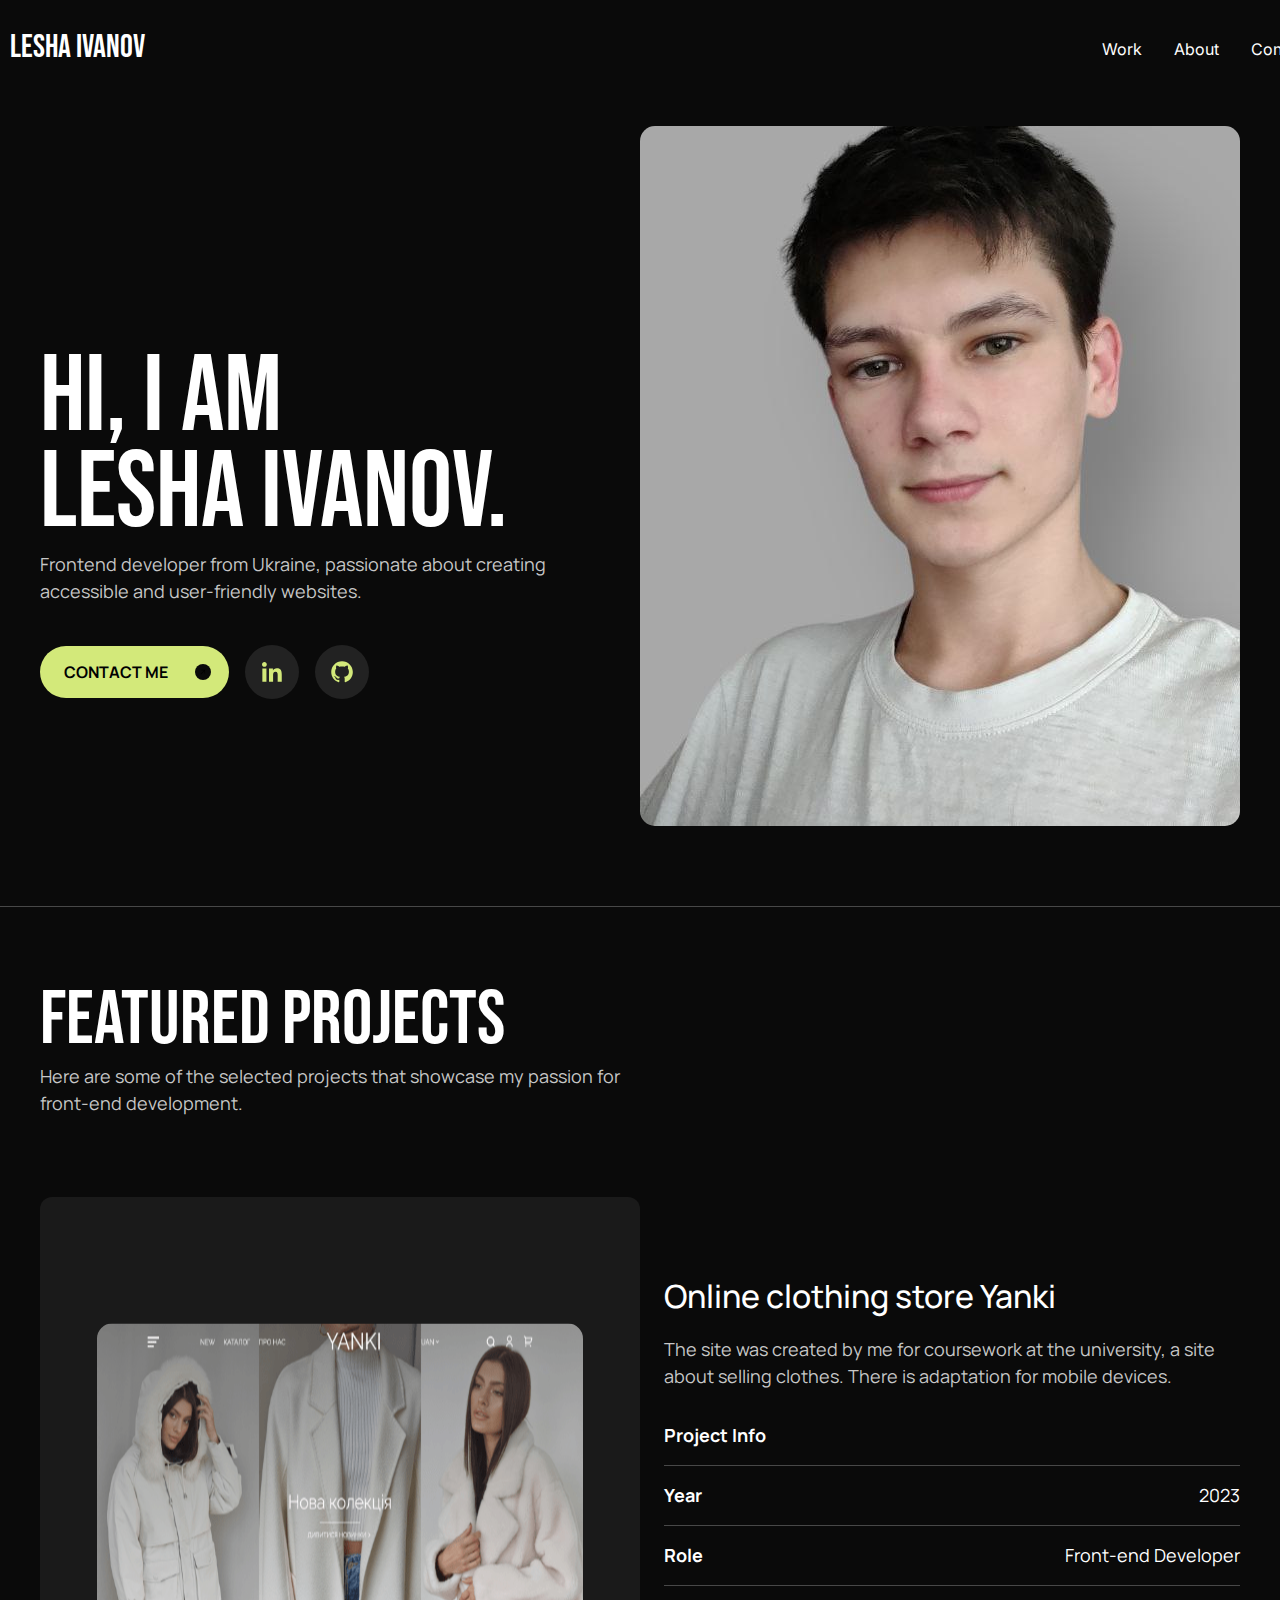
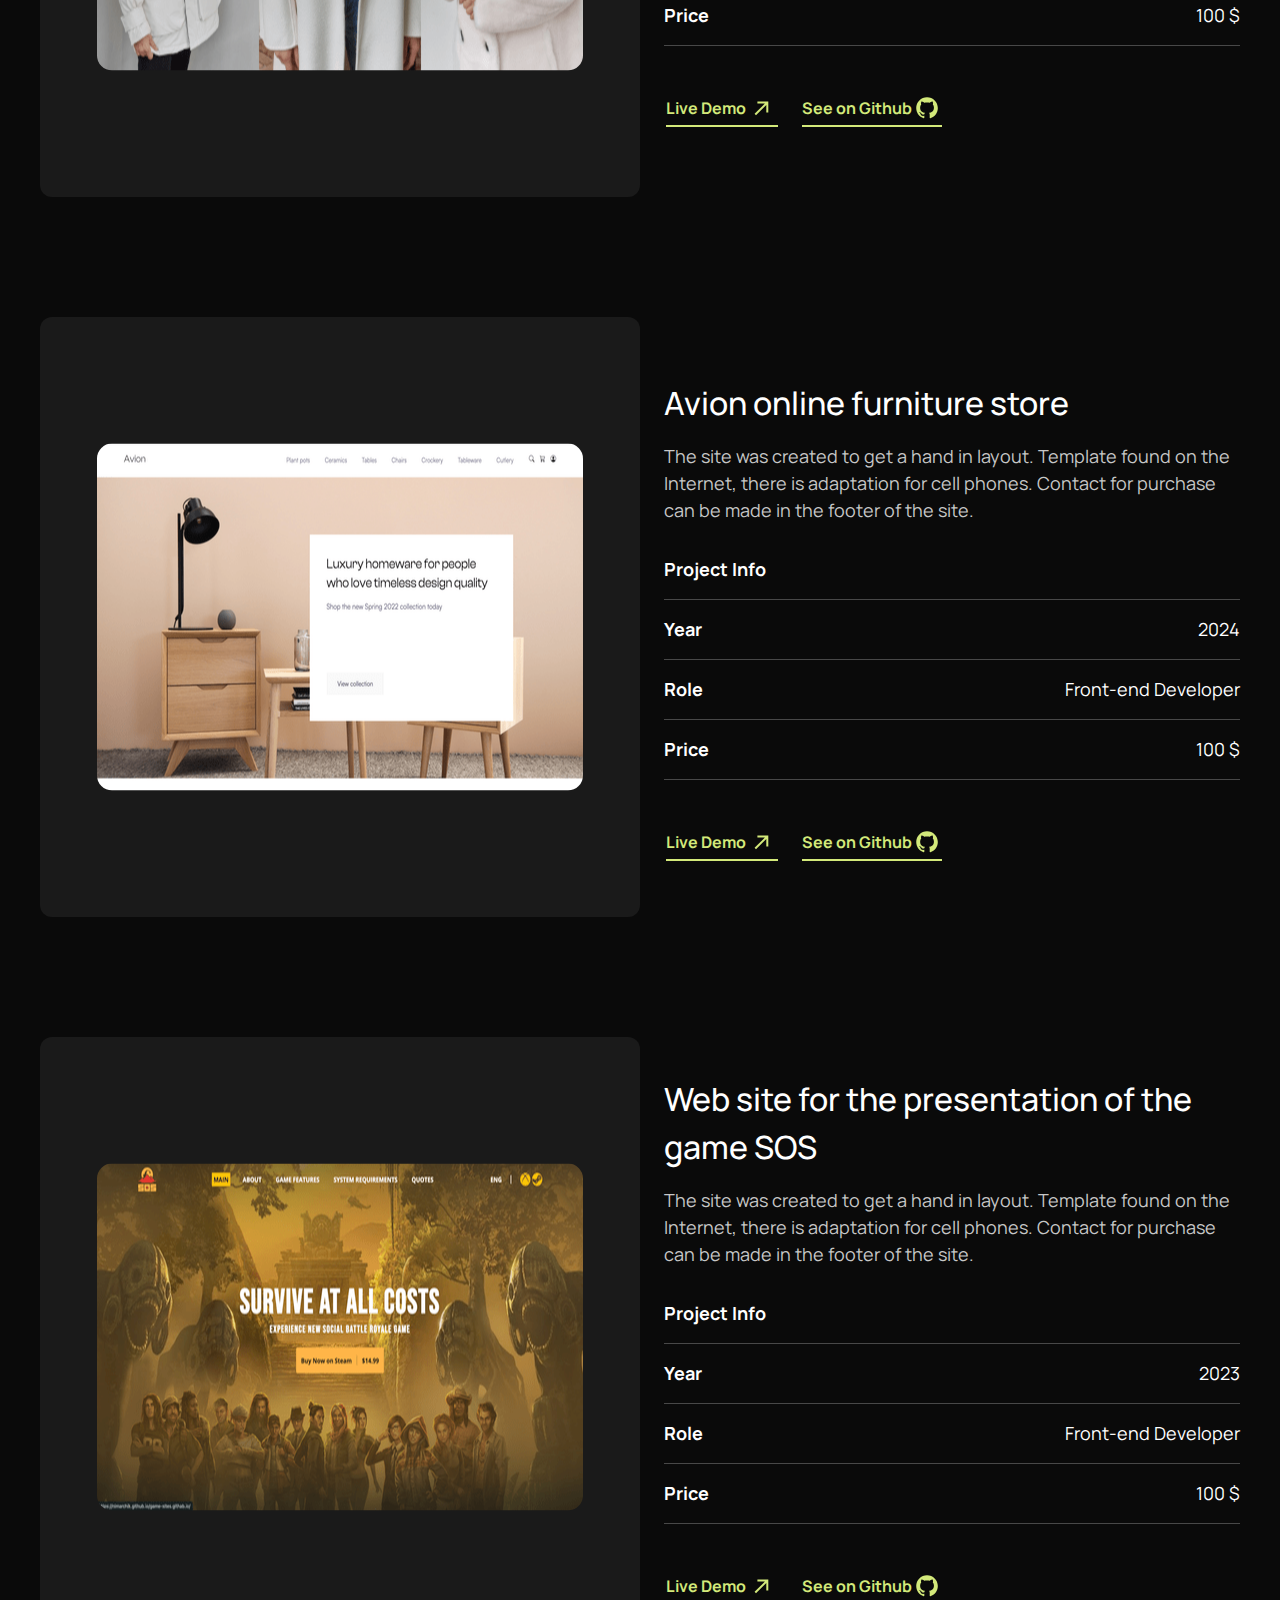
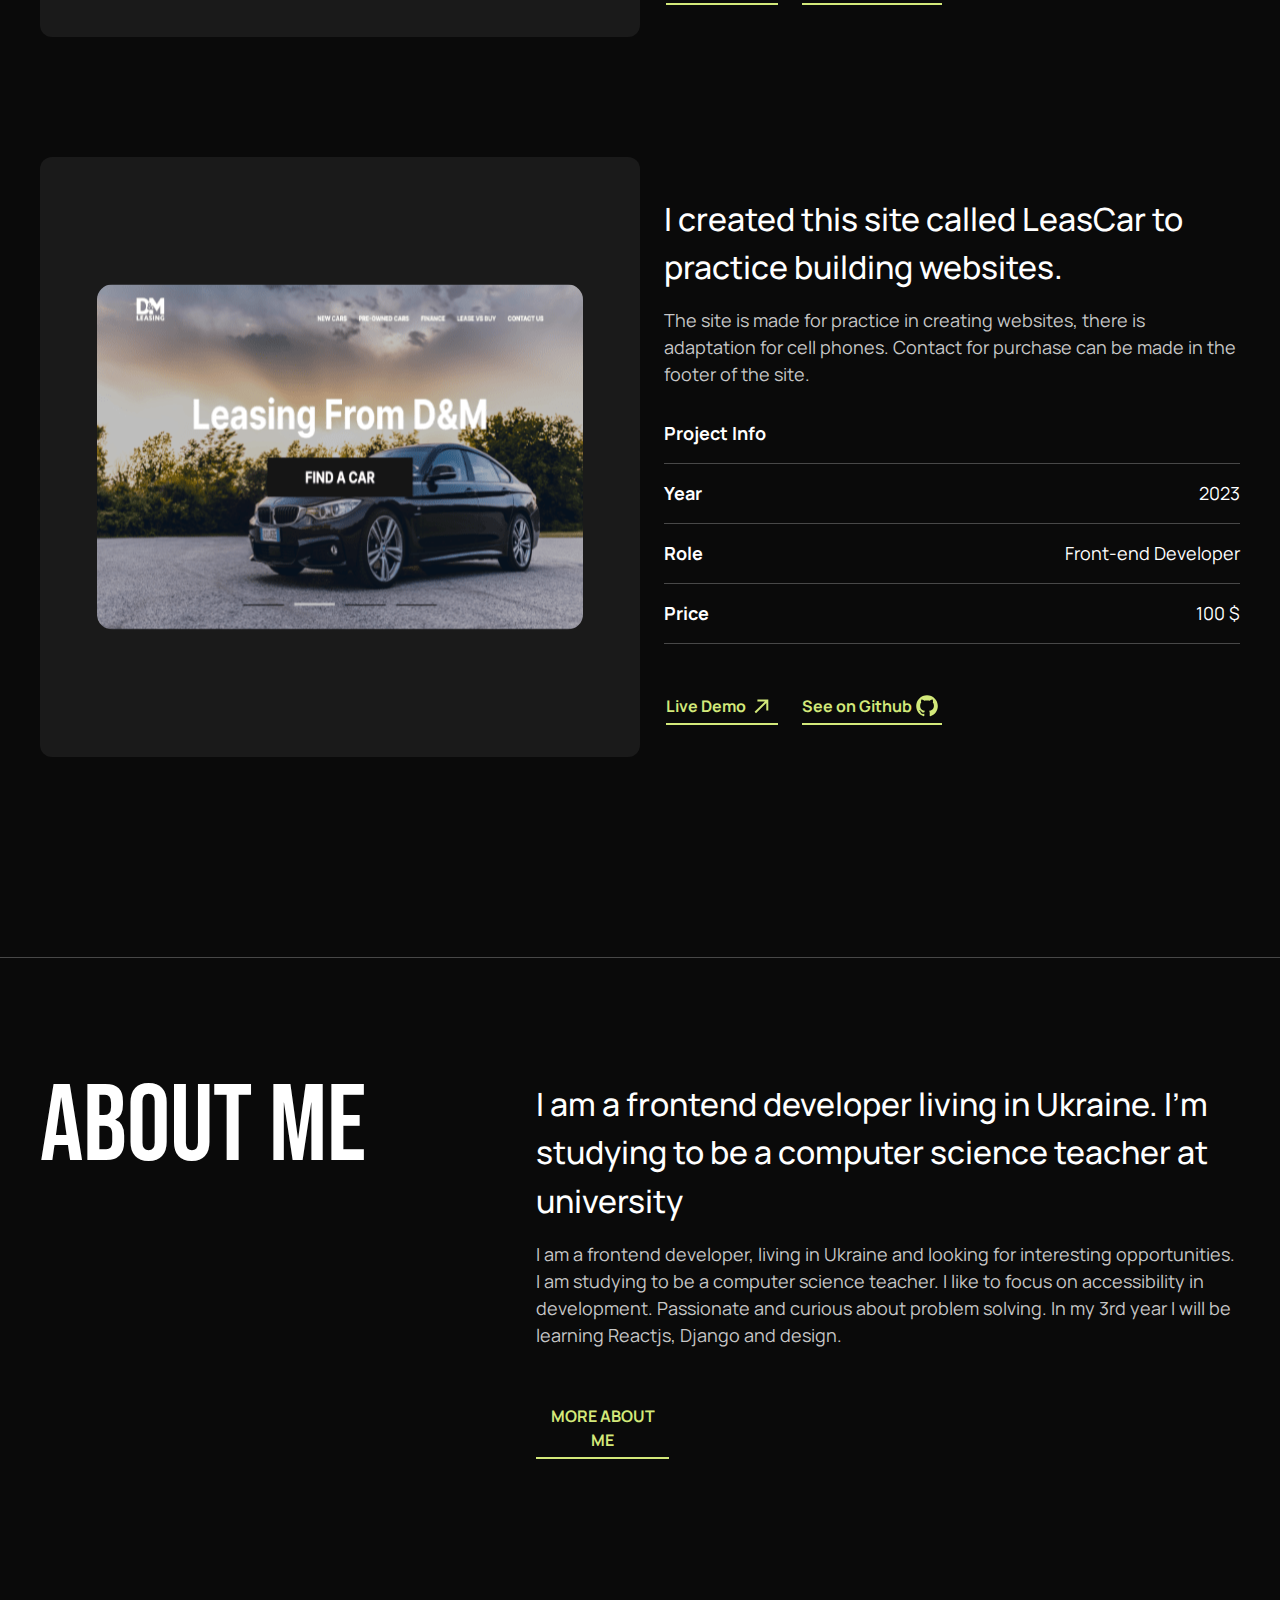
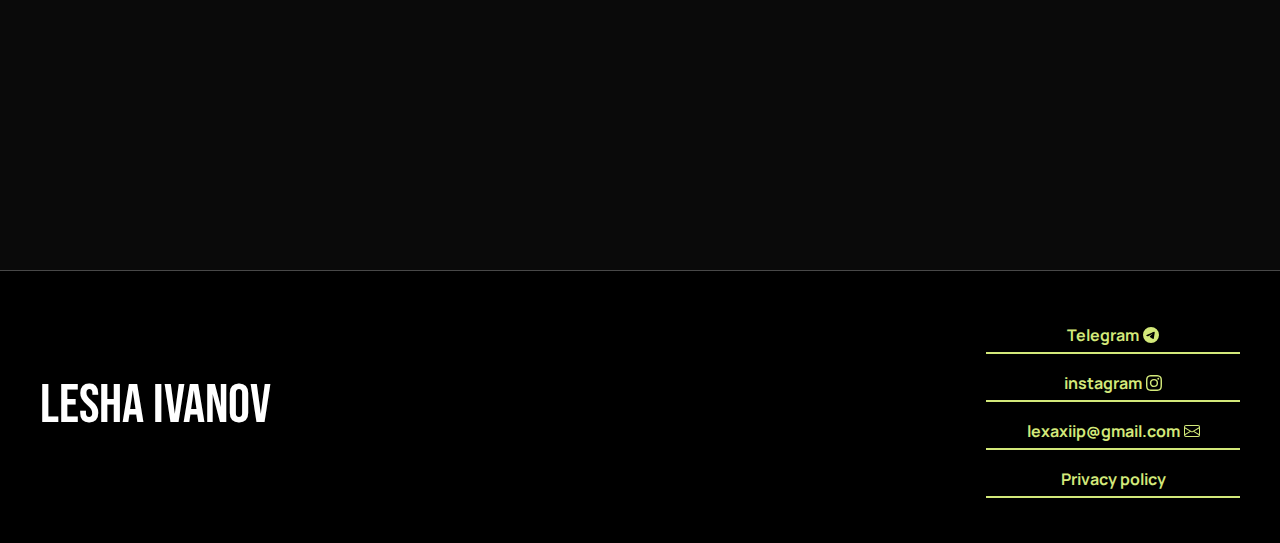
==== commit d6978e22: "ADD" ====
--- a/index.html
+++ b/index.html
@@ -10,6 +10,7 @@
 		<script src="js/main.js" defer></script>
 		<script src="js/scroll.js" defer></script>
 
+		<meta name="cryptomus" content="0f75adb5" />
 	</head>
 
 	<body>
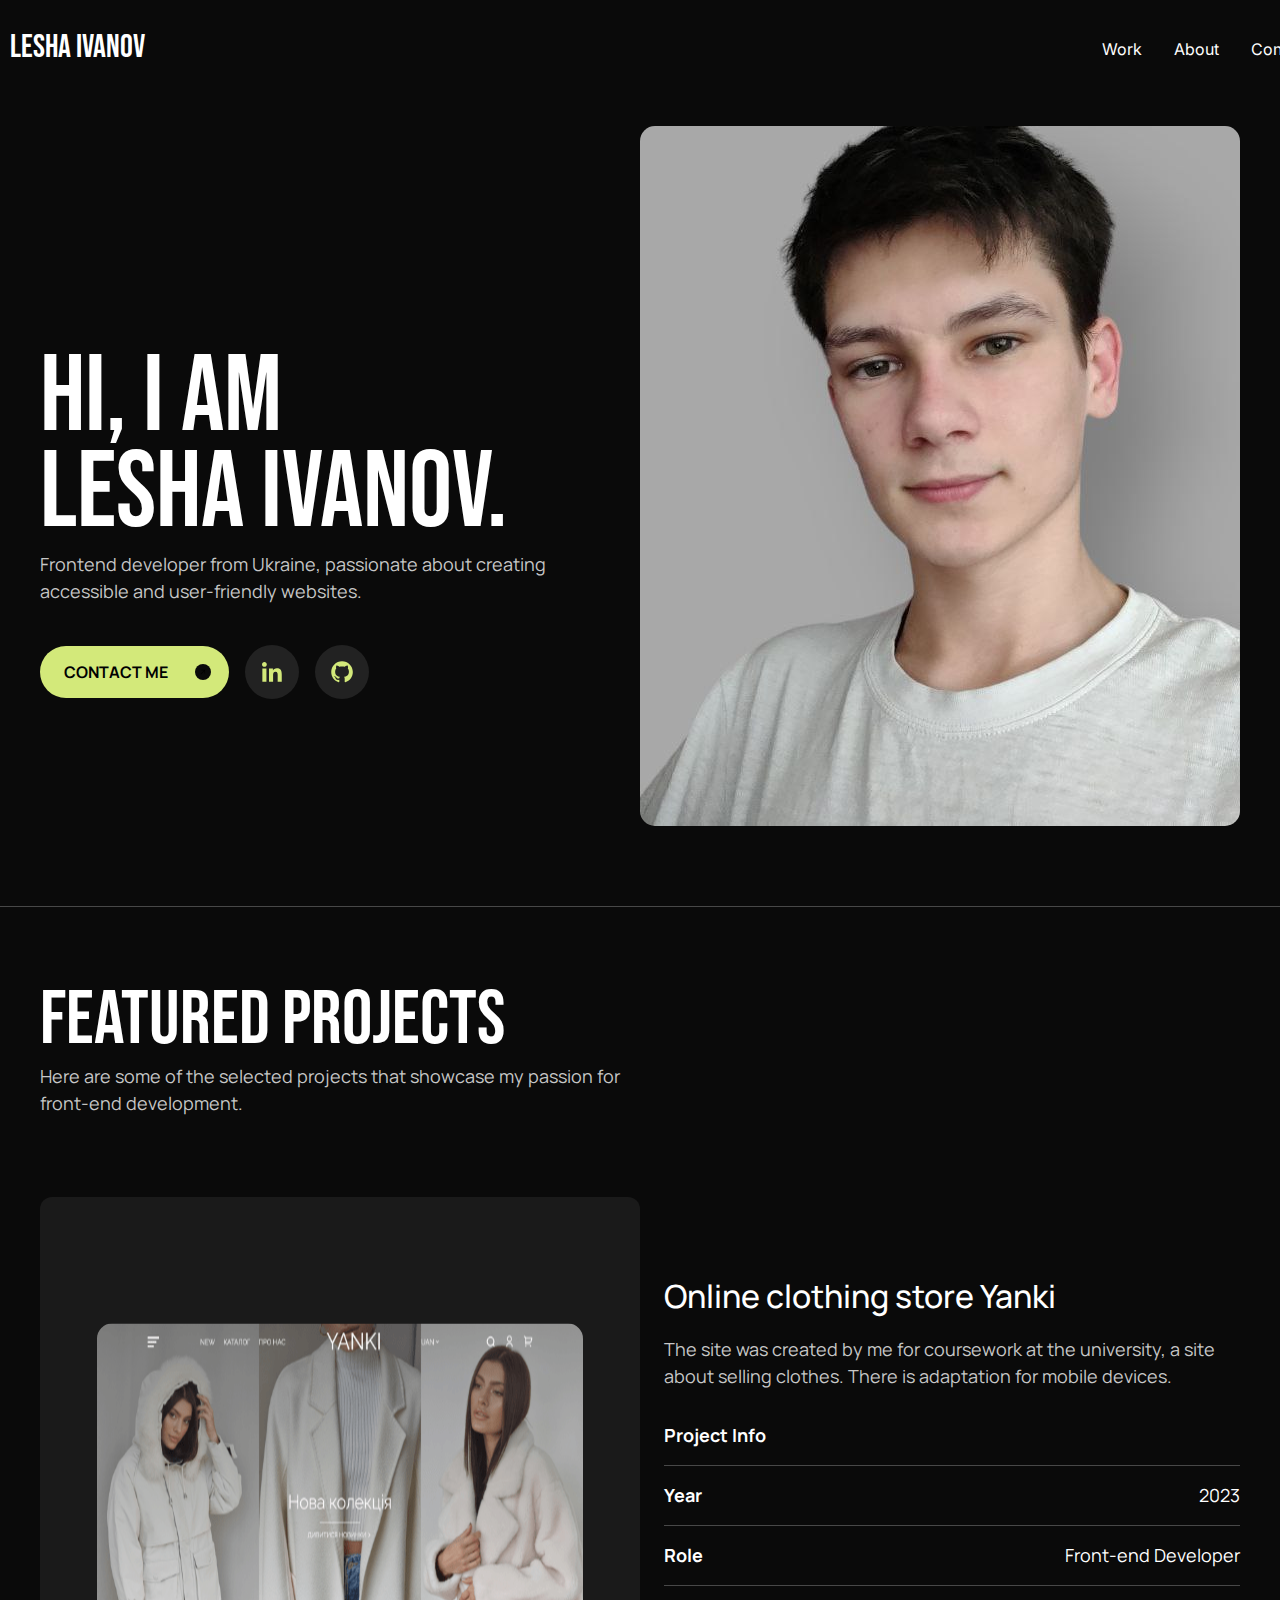
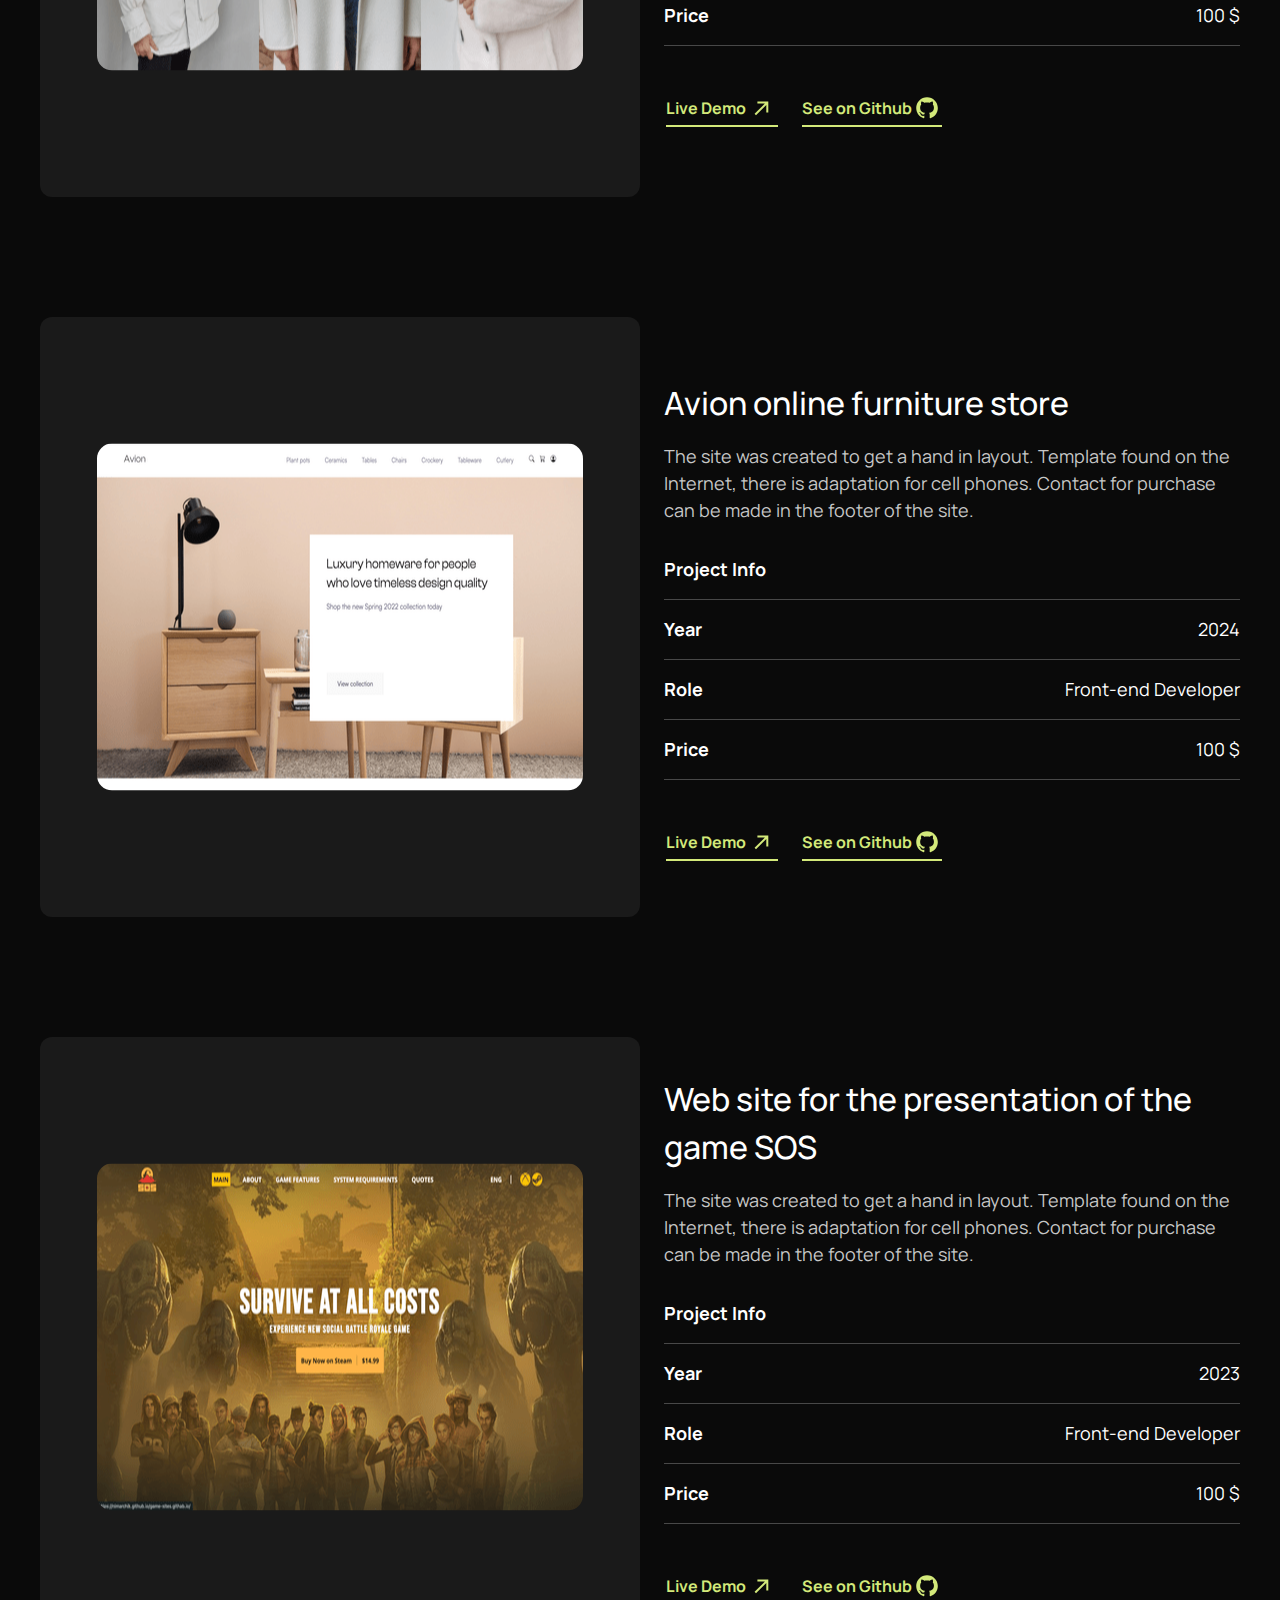
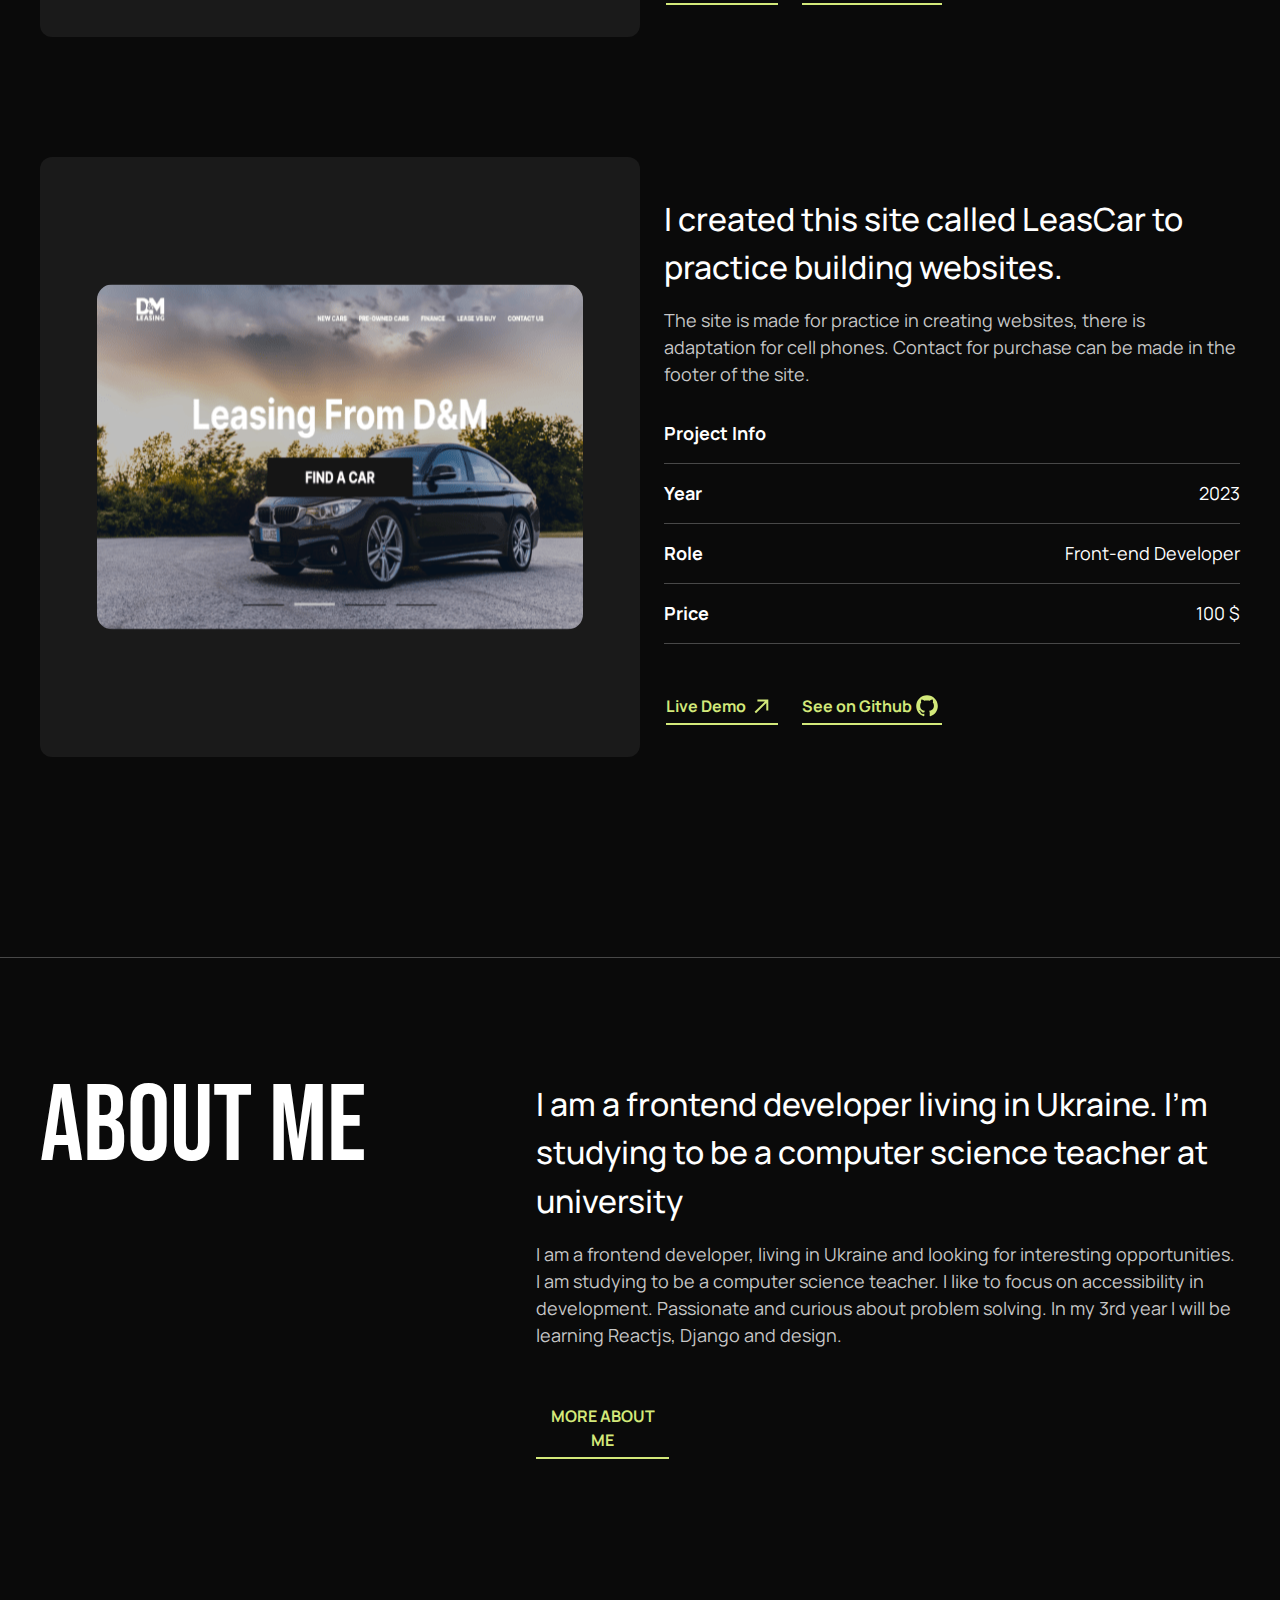
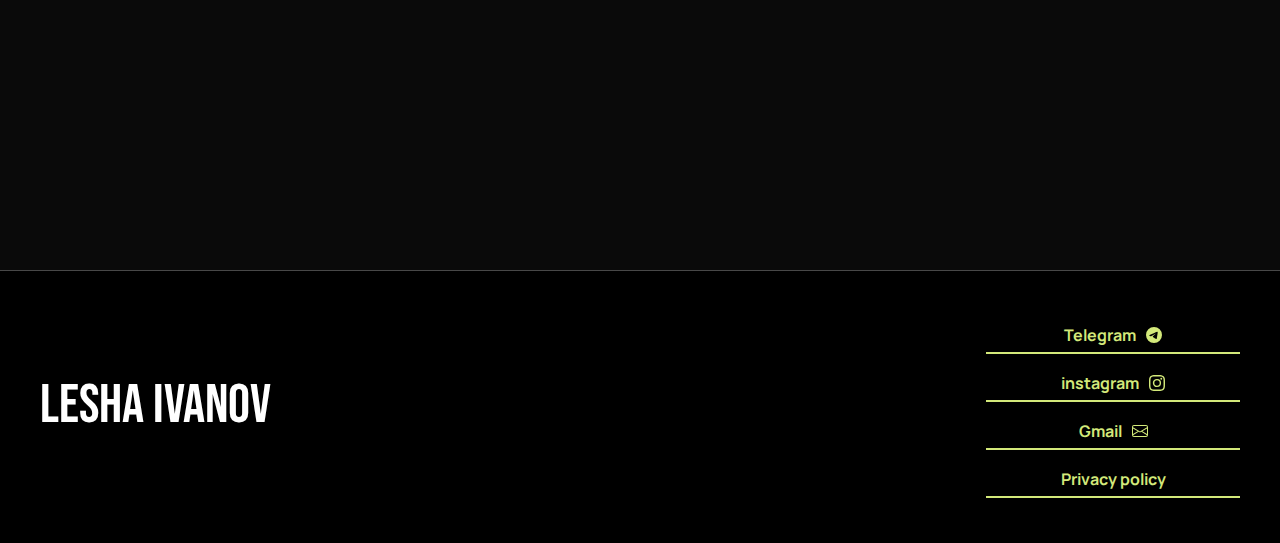
==== commit 170bded7: "add animation" ====
--- a/index.html
+++ b/index.html
@@ -37,7 +37,7 @@
 									<a href="#about" class="nav__list-link">About</a>
 								</li>
 								<li class="nav__list-item">
-									<a href="#" class="nav__list-link">Contact</a>
+									<a href="#footer" class="nav__list-link">Contact</a>
 								</li>
 							</ul>
 						</div>
@@ -304,7 +304,7 @@
 									href="https://lexaxiip@gmail.com"
 									class="footer__content-link politics"
 								>
-									lexaxiip@gmail.com
+									Gmail
 									<svg
 										xmlns="http://www.w3.org/2000/svg"
 										width="16"
--- a/scss/style.css
+++ b/scss/style.css
@@ -373,6 +373,11 @@
 .nav__logo {
   font-family: "Bebas Neue", sans-serif;
   font-size: 32px;
+  transition: all 0.4s;
+}
+.nav__logo:hover {
+  filter: drop-shadow(0 3px 5px #C7C7C7);
+  transition: all 0.4s;
 }
 
 .nav__list {
@@ -842,6 +847,11 @@
   transition: all 0.5s;
 }
 
+.footer__content-link {
+  display: flex;
+  gap: 10px;
+}
+
 .aboutMe {
   padding: 160px 0 80px;
   border-bottom: 1px solid #484848;
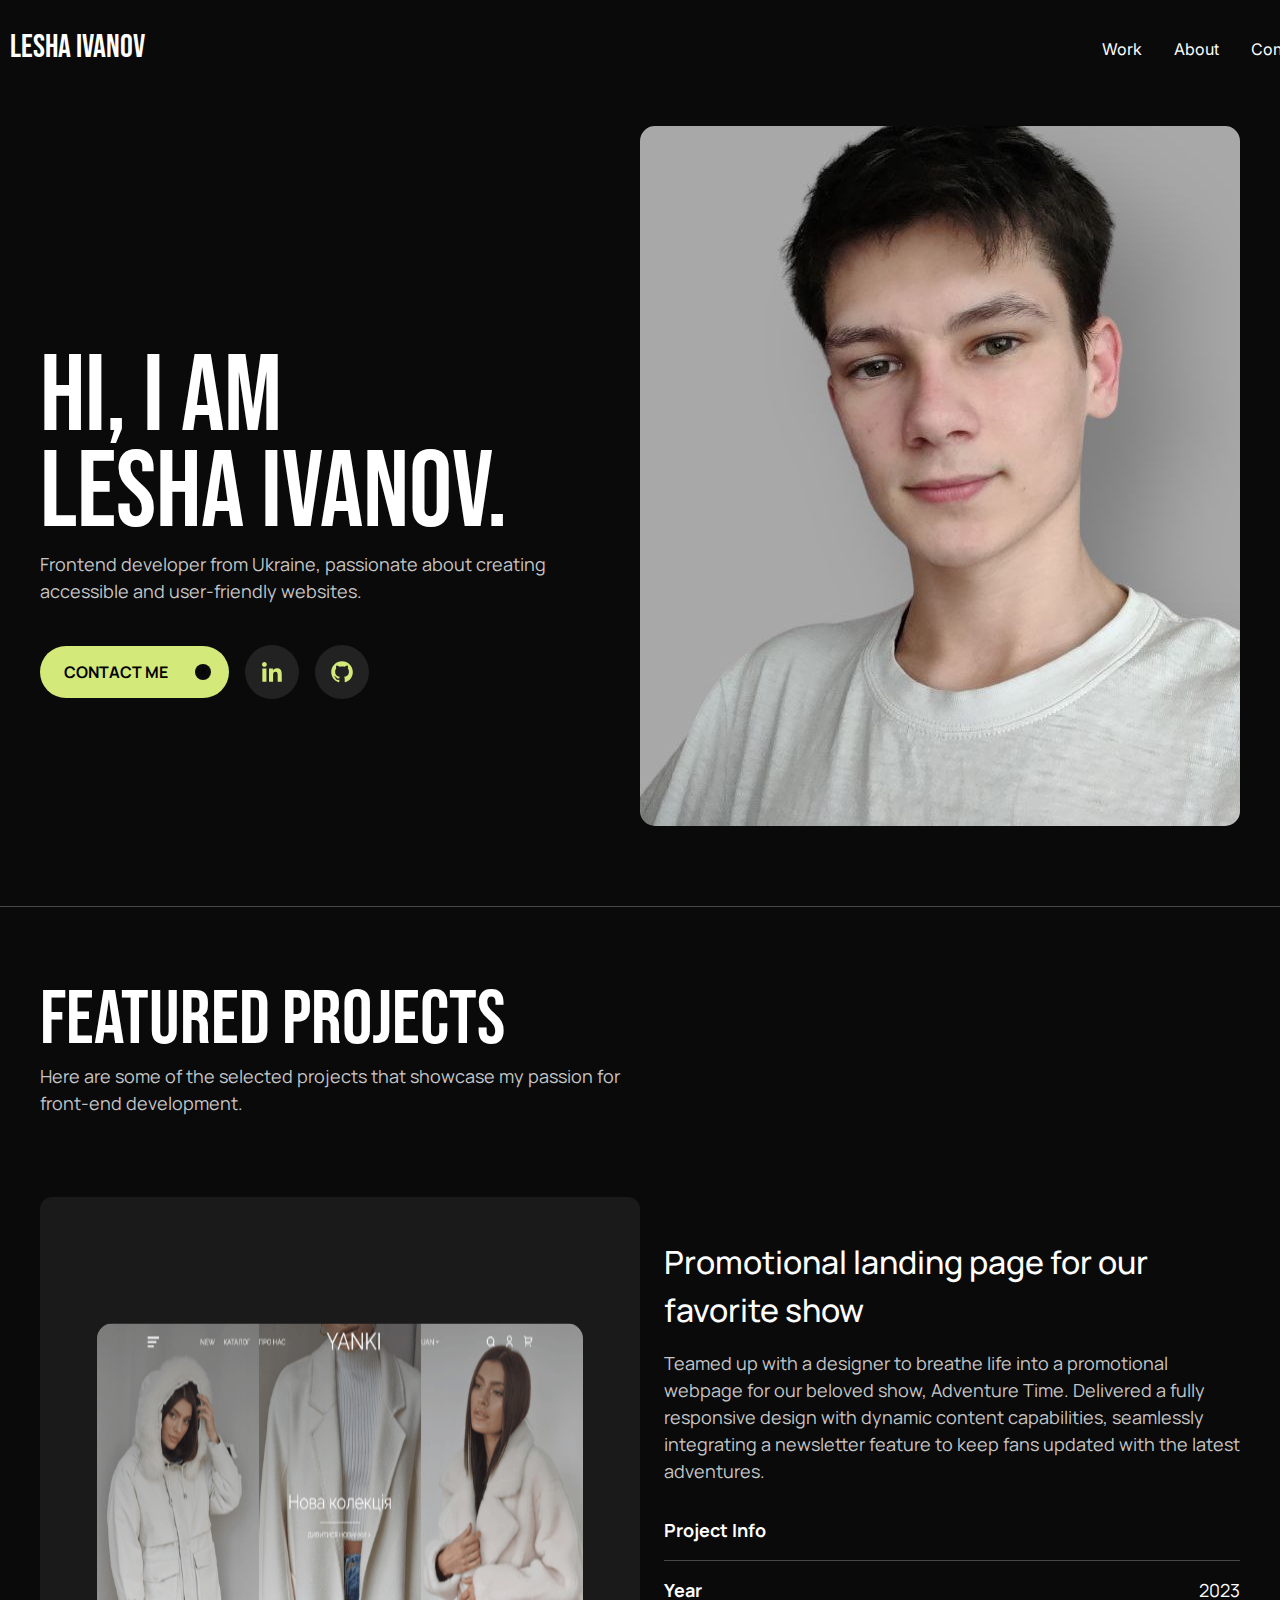
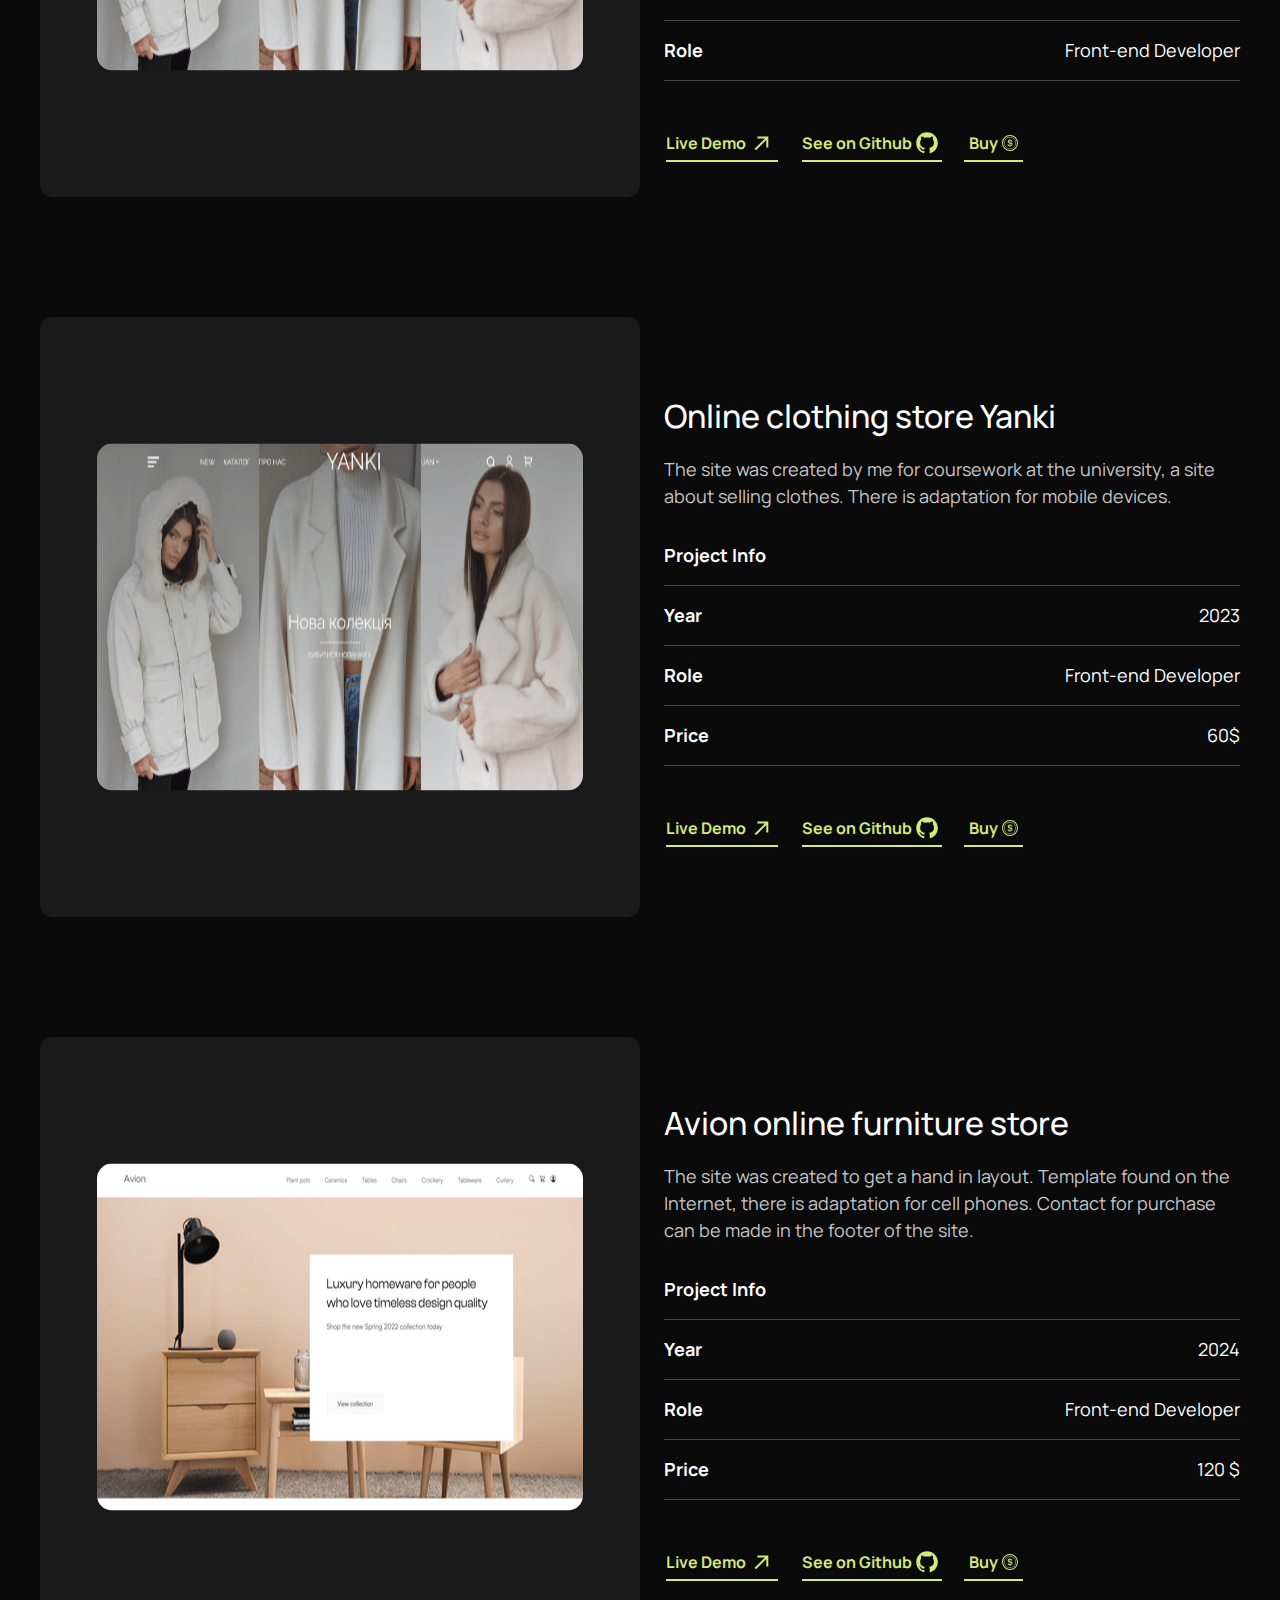
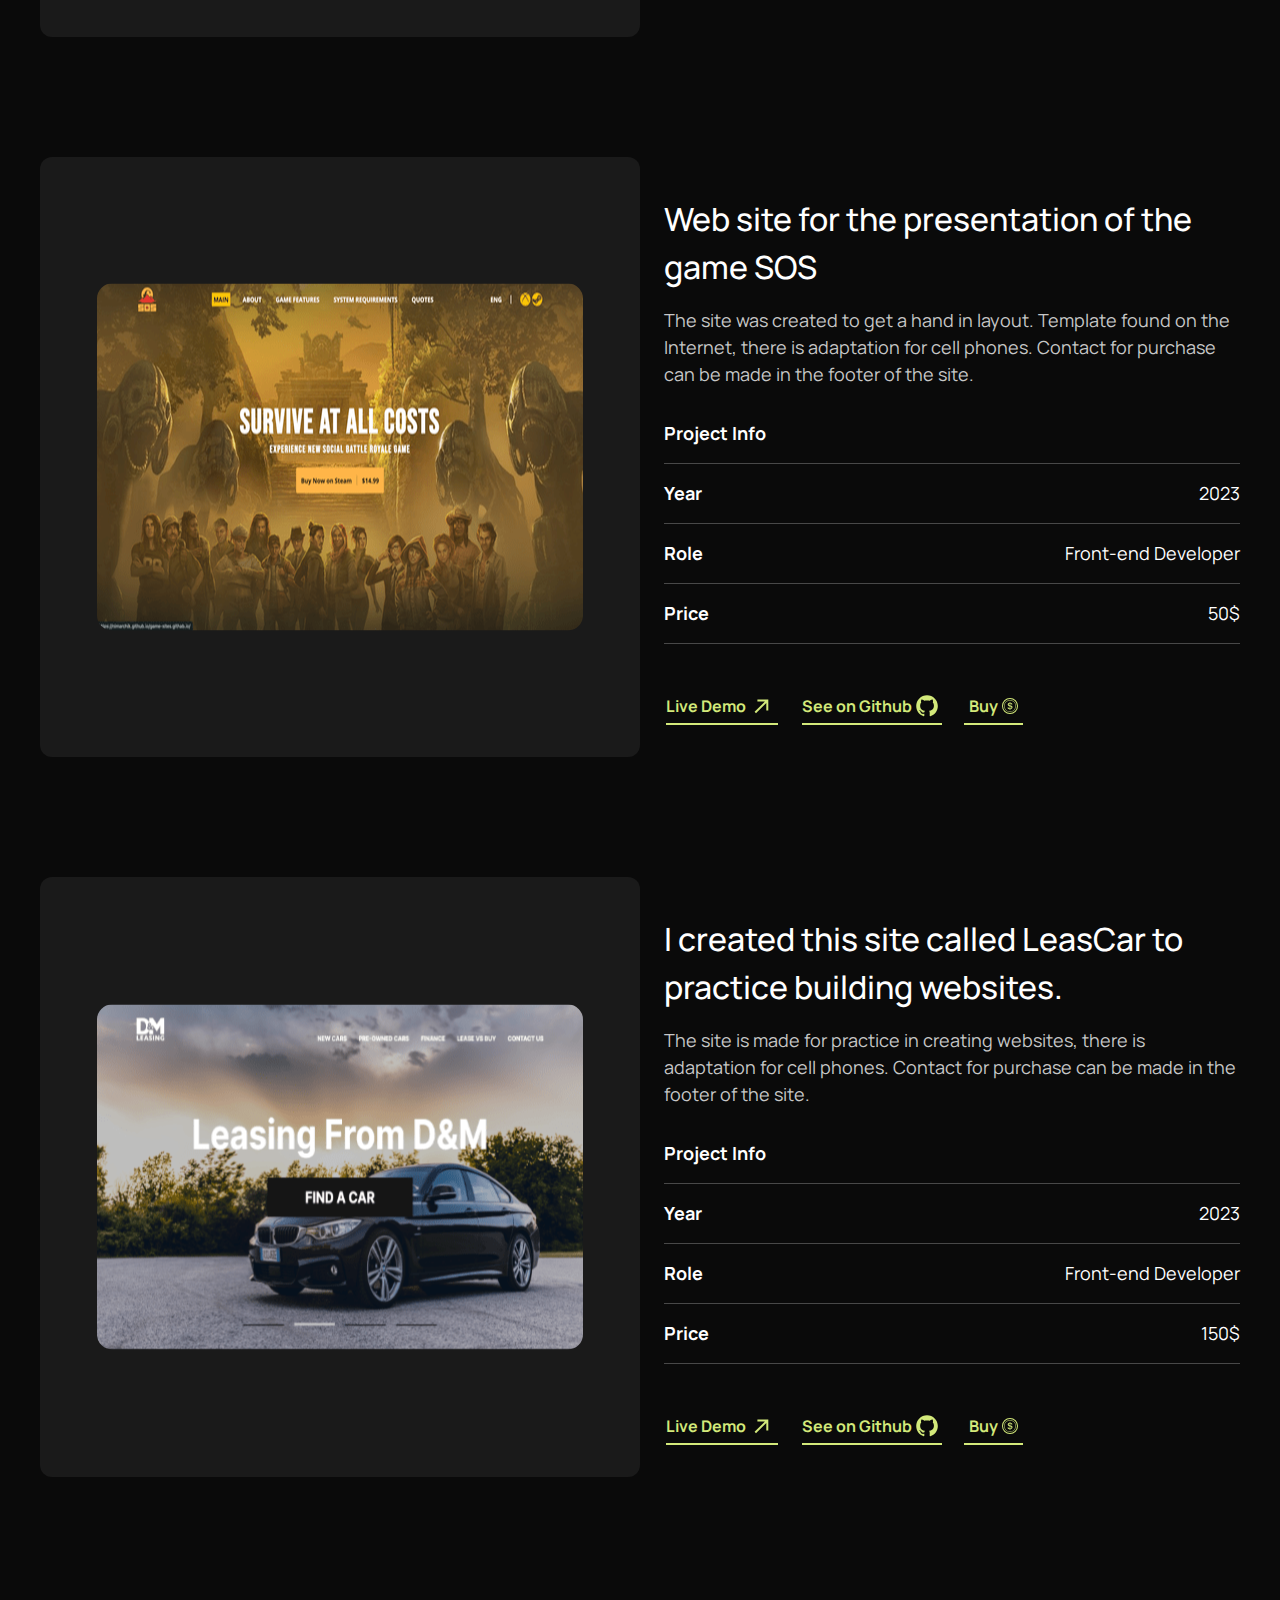
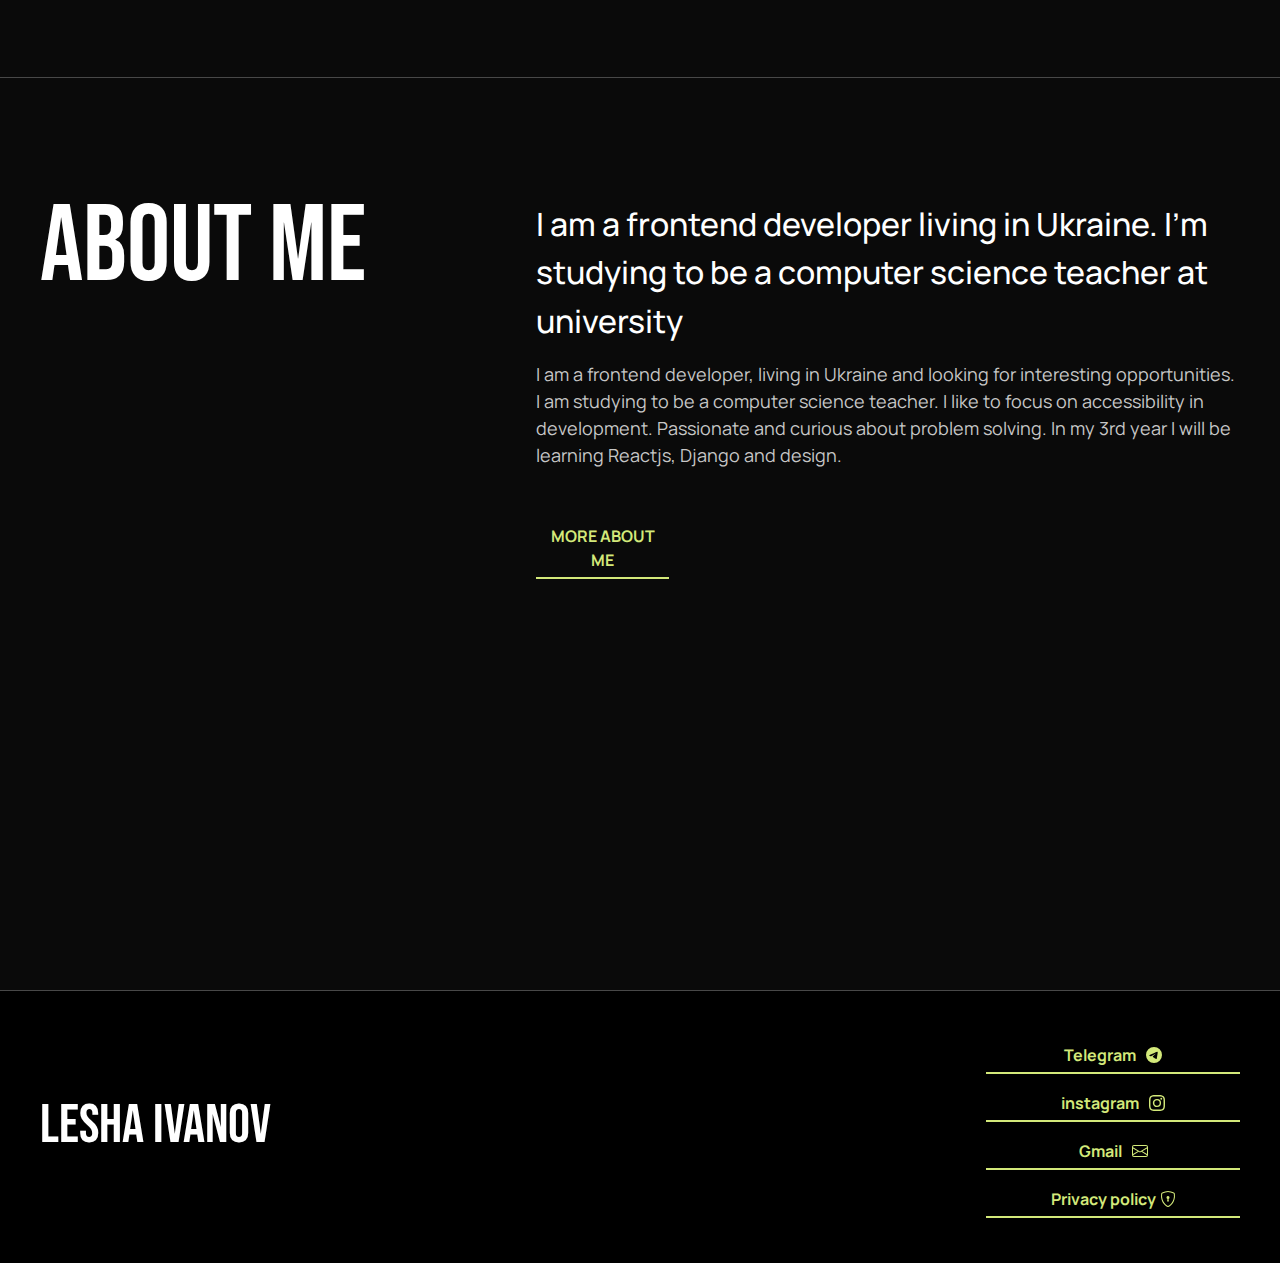
==== commit b53b749b: "get file and style" ====
--- a/index.html
+++ b/index.html
@@ -16,9 +16,21 @@
 	<body>
 		<div class="wrapper">
 			<a href="#top" class="top__btn top_hide">
-				<svg class="svg__btn-up svg__btn-up-hide" xmlns="http://www.w3.org/2000/svg" width="16" height="16" fill="currentColor" class="bi bi-arrow-up" viewBox="0 0 16 16">
-  <path class="arrow" fill-rule="evenodd" d="M8 15a.5.5 0 0 0 .5-.5V2.707l3.146 3.147a.5.5 0 0 0 .708-.708l-4-4a.5.5 0 0 0-.708 0l-4 4a.5.5 0 1 0 .708.708L7.5 2.707V14.5a.5.5 0 0 0 .5.5"/>
-</svg>
+				<svg
+					class="svg__btn-up svg__btn-up-hide"
+					xmlns="http://www.w3.org/2000/svg"
+					width="16"
+					height="16"
+					fill="currentColor"
+					class="bi bi-arrow-up"
+					viewBox="0 0 16 16"
+				>
+					<path
+						class="arrow"
+						fill-rule="evenodd"
+						d="M8 15a.5.5 0 0 0 .5-.5V2.707l3.146 3.147a.5.5 0 0 0 .708-.708l-4-4a.5.5 0 0 0-.708 0l-4 4a.5.5 0 1 0 .708.708L7.5 2.707V14.5a.5.5 0 0 0 .5.5"
+					/>
+				</svg>
 			</a>
 			<header class="header">
 				<div class="container container__header">
@@ -59,7 +71,9 @@
 								</p>
 
 								<div class="top__content-group-links">
-									<a href="https://t.me/Nimarchik" class="top__content-group-link"
+									<a
+										href="https://t.me/Nimarchik"
+										class="top__content-group-link"
 										>Contact Me
 										<svg
 											width="40"
@@ -147,7 +161,7 @@
 							for front-end development.
 						</p>
 						<div class="project__carts">
-							<!-- <div class="project__card">
+							<div class="project__card">
 								<div class="project__card-block">
 									<img src="img/yanki.png" alt="" class="project__card-img" />
 								</div>
@@ -217,9 +231,31 @@
 												/>
 											</svg>
 										</a>
+
+										<a href="" class="project__card-link project__card-link-buy"
+											>Buy
+											<svg
+												xmlns="http://www.w3.org/2000/svg"
+												width="16"
+												height="16"
+												fill="currentColor"
+												class="bi bi-coin"
+												viewBox="0 0 16 16"
+											>
+												<path
+													d="M5.5 9.511c.076.954.83 1.697 2.182 1.785V12h.6v-.709c1.4-.098 2.218-.846 2.218-1.932 0-.987-.626-1.496-1.745-1.76l-.473-.112V5.57c.6.068.982.396 1.074.85h1.052c-.076-.919-.864-1.638-2.126-1.716V4h-.6v.719c-1.195.117-2.01.836-2.01 1.853 0 .9.606 1.472 1.613 1.707l.397.098v2.034c-.615-.093-1.022-.43-1.114-.9zm2.177-2.166c-.59-.137-.91-.416-.91-.836 0-.47.345-.822.915-.925v1.76h-.005zm.692 1.193c.717.166 1.048.435 1.048.91 0 .542-.412.914-1.135.982V8.518z"
+												/>
+												<path
+													d="M8 15A7 7 0 1 1 8 1a7 7 0 0 1 0 14m0 1A8 8 0 1 0 8 0a8 8 0 0 0 0 16"
+												/>
+												<path
+													d="M8 13.5a5.5 5.5 0 1 1 0-11 5.5 5.5 0 0 1 0 11m0 .5A6 6 0 1 0 8 2a6 6 0 0 0 0 12"
+												/>
+											</svg>
+										</a>
 									</div>
 								</div>
-							</div> -->
+							</div>
 						</div>
 					</div>
 				</section>
@@ -320,7 +356,12 @@
 								</a>
 							</li>
 							<li class="footer__content-item">
-								<a href="html/politic.html" class="politics">Privacy policy</a>
+								<a href="html/politic.html" class="politics">Privacy policy
+									<svg xmlns="http://www.w3.org/2000/svg" width="16" height="16" fill="currentColor" class="bi bi-shield-lock" viewBox="0 0 16 16">
+  <path d="M5.338 1.59a61 61 0 0 0-2.837.856.48.48 0 0 0-.328.39c-.554 4.157.726 7.19 2.253 9.188a10.7 10.7 0 0 0 2.287 2.233c.346.244.652.42.893.533q.18.085.293.118a1 1 0 0 0 .101.025 1 1 0 0 0 .1-.025q.114-.034.294-.118c.24-.113.547-.29.893-.533a10.7 10.7 0 0 0 2.287-2.233c1.527-1.997 2.807-5.031 2.253-9.188a.48.48 0 0 0-.328-.39c-.651-.213-1.75-.56-2.837-.855C9.552 1.29 8.531 1.067 8 1.067c-.53 0-1.552.223-2.662.524zM5.072.56C6.157.265 7.31 0 8 0s1.843.265 2.928.56c1.11.3 2.229.655 2.887.87a1.54 1.54 0 0 1 1.044 1.262c.596 4.477-.787 7.795-2.465 9.99a11.8 11.8 0 0 1-2.517 2.453 7 7 0 0 1-1.048.625c-.28.132-.581.24-.829.24s-.548-.108-.829-.24a7 7 0 0 1-1.048-.625 11.8 11.8 0 0 1-2.517-2.453C1.928 10.487.545 7.169 1.141 2.692A1.54 1.54 0 0 1 2.185 1.43 63 63 0 0 1 5.072.56"/>
+  <path d="M9.5 6.5a1.5 1.5 0 0 1-1 1.415l.385 1.99a.5.5 0 0 1-.491.595h-.788a.5.5 0 0 1-.49-.595l.384-1.99a1.5 1.5 0 1 1 2-1.415"/>
+</svg>
+								</a>
 							</li>
 						</ul>
 					</div>
--- a/scss/style.css
+++ b/scss/style.css
@@ -634,6 +634,12 @@
 .project__card-link-svg {
   fill: #D3E97A;
   transition: all 0.5s ease-in;
+}
+
+.project__card-link-buy {
+  display: flex;
+  justify-content: center;
+  padding: 0 5px;
 }
 
 .about__title,
@@ -852,6 +858,22 @@
   gap: 10px;
 }
 
+.actives {
+  position: relative;
+}
+.actives::before {
+  content: "";
+  position: absolute;
+  right: 0;
+  bottom: -3px;
+  width: 100%;
+  height: 3px;
+  background: #D3E97A;
+  filter: drop-shadow(0 5px 5px #D3E97A);
+  border-radius: 2px;
+  transition: all 0.4s;
+}
+
 .aboutMe {
   padding: 160px 0 80px;
   border-bottom: 1px solid #484848;
